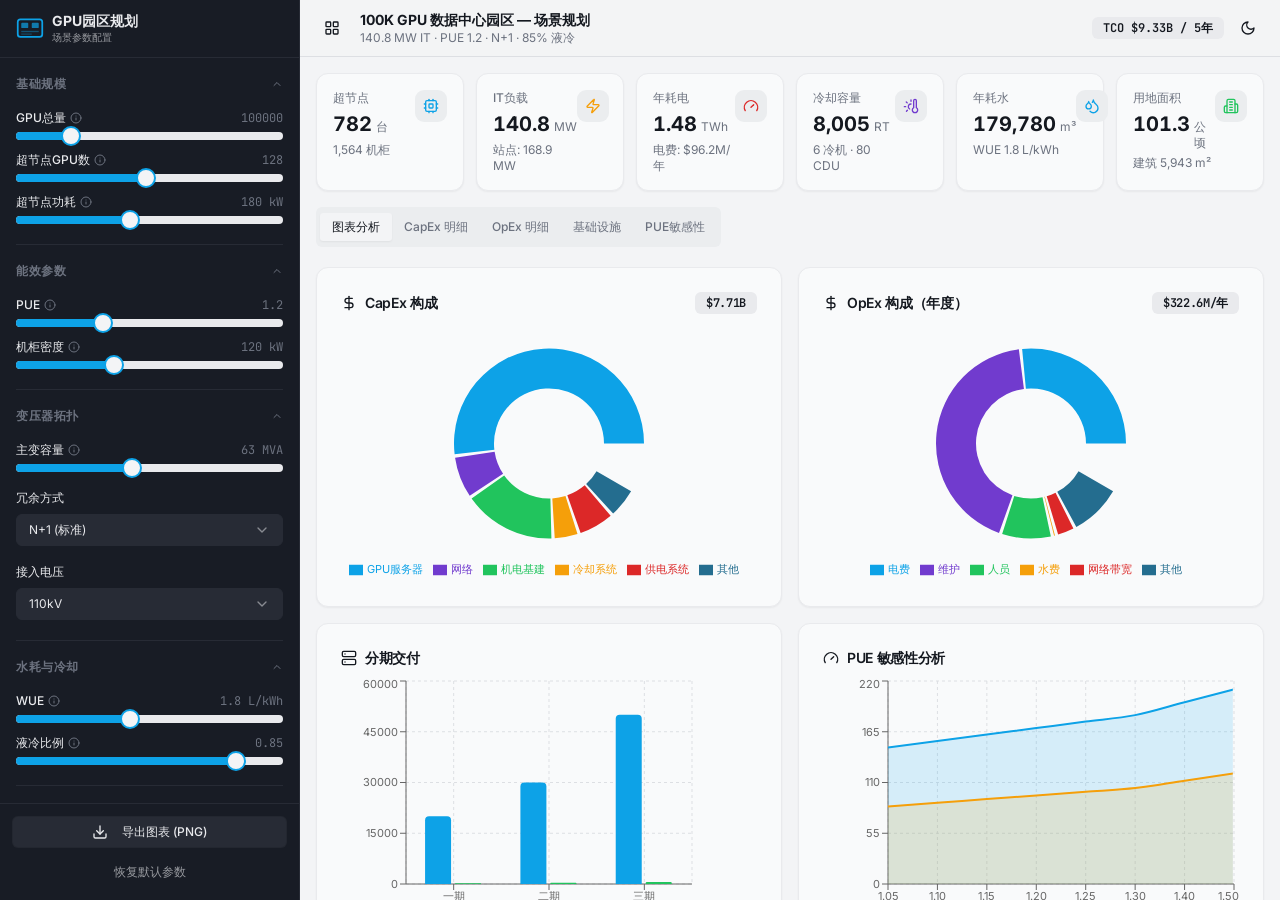
==== AICampus/index.html @ 1c2bb7cb "Deploy: GPU Campus Planner Dashboard (AICampus/)" ====
<!DOCTYPE html>
<html lang="zh-CN">
  <head>
    <!--
       ______                            __
      / ____/___  ____ ___  ____  __  __/ /____  _____
     / /   / __ \/ __ `__ \/ __ \/ / / / __/ _ \/ ___/
    / /___/ /_/ / / / / / / /_/ / /_/ / /_/  __/ /
    \____/\____/_/ /_/ /_/ .___/\__,_/\__/\___/_/
                        /_/
            Created with Perplexity Computer
            https://www.perplexity.ai/computer
    -->
    <meta name="generator" content="Perplexity Computer">
    <meta name="author" content="Perplexity Computer">
    <meta property="og:see_also" content="https://www.perplexity.ai/computer">
    <link rel="author" href="https://www.perplexity.ai/computer">
    <meta charset="UTF-8" />
    <meta name="viewport" content="width=device-width, initial-scale=1.0, maximum-scale=1" />
    <link rel="icon" type="image/png" href="/favicon.png" />
    <title>GPU园区规划仪表盘 — 100K GPU Campus Planner</title>
    <meta name="description" content="100,000-GPU数据中心园区场景规划工具" />
    <link href="https://api.fontshare.com/v2/css?f[]=general-sans@400,500,600,700&display=swap" rel="stylesheet">
    <link rel="preconnect" href="https://fonts.googleapis.com">
    <link rel="preconnect" href="https://fonts.gstatic.com" crossorigin>
    <link href="https://fonts.googleapis.com/css2?family=Architects+Daughter&family=DM+Sans:ital,opsz,wght@0,9..40,100..1000;1,9..40,100..1000&family=Fira+Code:wght@300..700&family=Geist+Mono:wght@100..900&family=Geist:wght@100..900&family=IBM+Plex+Mono:ital,wght@0,100;0,200;0,300;0,400;0,500;0,600;0,700;1,100;1,200;1,300;1,400;1,500;1,600;1,700&family=IBM+Plex+Sans:ital,wght@0,100..700;1,100..700&family=Inter:ital,opsz,wght@0,14..32,100..900;1,14..32,100..900&family=JetBrains+Mono:ital,wght@0,100..800;1,100..800&family=Libre+Baskerville:ital,wght@0,400;0,700;1,400&family=Lora:ital,wght@0,400..700;1,400..700&family=Merriweather:ital,opsz,wght@0,18..144,300..900;1,18..144,300..900&family=Montserrat:ital,wght@0,100..900;1,100..900&family=Open+Sans:ital,wght@0,300..800;1,300..800&family=Outfit:wght@100..900&family=Oxanium:wght@200..800&family=Playfair+Display:ital,wght@0,400..900;1,400..900&family=Plus+Jakarta+Sans:ital,wght@0,200..800;1,200..800&family=Poppins:ital,wght@0,100;0,200;0,300;0,400;0,500;0,600;0,700;0,800;0,900;1,100;1,200;1,300;1,400;1,500;1,600;1,700;1,800;1,900&family=Roboto+Mono:ital,wght@0,100..700;1,100..700&family=Roboto:ital,wght@0,100..900;1,100..900&family=Source+Code+Pro:ital,wght@0,200..900;1,200..900&family=Source+Serif+4:ital,opsz,wght@0,8..60,200..900;1,8..60,200..900&family=Space+Grotesk:wght@300..700&family=Space+Mono:ital,wght@0,400;0,700;1,400;1,700&display=swap" rel="stylesheet">
    <script type="module" crossorigin src="./assets/index-B6Z25tAx.js"></script>
    <link rel="stylesheet" crossorigin href="./assets/index-B52yYTUh.css">
  </head>
  <body>
    <div id="root"></div>
  </body>
</html>
---- AICampus/assets/index-B52yYTUh.css ----
*,:before,:after{--tw-border-spacing-x: 0;--tw-border-spacing-y: 0;--tw-translate-x: 0;--tw-translate-y: 0;--tw-rotate: 0;--tw-skew-x: 0;--tw-skew-y: 0;--tw-scale-x: 1;--tw-scale-y: 1;--tw-pan-x: ;--tw-pan-y: ;--tw-pinch-zoom: ;--tw-scroll-snap-strictness: proximity;--tw-gradient-from-position: ;--tw-gradient-via-position: ;--tw-gradient-to-position: ;--tw-ordinal: ;--tw-slashed-zero: ;--tw-numeric-figure: ;--tw-numeric-spacing: ;--tw-numeric-fraction: ;--tw-ring-inset: ;--tw-ring-offset-width: 0px;--tw-ring-offset-color: #fff;--tw-ring-color: rgb(59 130 246 / .5);--tw-ring-offset-shadow: 0 0 #0000;--tw-ring-shadow: 0 0 #0000;--tw-shadow: 0 0 #0000;--tw-shadow-colored: 0 0 #0000;--tw-blur: ;--tw-brightness: ;--tw-contrast: ;--tw-grayscale: ;--tw-hue-rotate: ;--tw-invert: ;--tw-saturate: ;--tw-sepia: ;--tw-drop-shadow: ;--tw-backdrop-blur: ;--tw-backdrop-brightness: ;--tw-backdrop-contrast: ;--tw-backdrop-grayscale: ;--tw-backdrop-hue-rotate: ;--tw-backdrop-invert: ;--tw-backdrop-opacity: ;--tw-backdrop-saturate: ;--tw-backdrop-sepia: ;--tw-contain-size: ;--tw-contain-layout: ;--tw-contain-paint: ;--tw-contain-style: }::backdrop{--tw-border-spacing-x: 0;--tw-border-spacing-y: 0;--tw-translate-x: 0;--tw-translate-y: 0;--tw-rotate: 0;--tw-skew-x: 0;--tw-skew-y: 0;--tw-scale-x: 1;--tw-scale-y: 1;--tw-pan-x: ;--tw-pan-y: ;--tw-pinch-zoom: ;--tw-scroll-snap-strictness: proximity;--tw-gradient-from-position: ;--tw-gradient-via-position: ;--tw-gradient-to-position: ;--tw-ordinal: ;--tw-slashed-zero: ;--tw-numeric-figure: ;--tw-numeric-spacing: ;--tw-numeric-fraction: ;--tw-ring-inset: ;--tw-ring-offset-width: 0px;--tw-ring-offset-color: #fff;--tw-ring-color: rgb(59 130 246 / .5);--tw-ring-offset-shadow: 0 0 #0000;--tw-ring-shadow: 0 0 #0000;--tw-shadow: 0 0 #0000;--tw-shadow-colored: 0 0 #0000;--tw-blur: ;--tw-brightness: ;--tw-contrast: ;--tw-grayscale: ;--tw-hue-rotate: ;--tw-invert: ;--tw-saturate: ;--tw-sepia: ;--tw-drop-shadow: ;--tw-backdrop-blur: ;--tw-backdrop-brightness: ;--tw-backdrop-contrast: ;--tw-backdrop-grayscale: ;--tw-backdrop-hue-rotate: ;--tw-backdrop-invert: ;--tw-backdrop-opacity: ;--tw-backdrop-saturate: ;--tw-backdrop-sepia: ;--tw-contain-size: ;--tw-contain-layout: ;--tw-contain-paint: ;--tw-contain-style: }*,:before,:after{box-sizing:border-box;border-width:0;border-style:solid;border-color:#e5e7eb}:before,:after{--tw-content: ""}html,:host{line-height:1.5;-webkit-text-size-adjust:100%;-moz-tab-size:4;-o-tab-size:4;tab-size:4;font-family:var(--font-sans);font-feature-settings:normal;font-variation-settings:normal;-webkit-tap-highlight-color:transparent}body{margin:0;line-height:inherit}hr{height:0;color:inherit;border-top-width:1px}abbr:where([title]){-webkit-text-decoration:underline dotted;text-decoration:underline dotted}h1,h2,h3,h4,h5,h6{font-size:inherit;font-weight:inherit}a{color:inherit;text-decoration:inherit}b,strong{font-weight:bolder}code,kbd,samp,pre{font-family:var(--font-mono);font-feature-settings:normal;font-variation-settings:normal;font-size:1em}small{font-size:80%}sub,sup{font-size:75%;line-height:0;position:relative;vertical-align:baseline}sub{bottom:-.25em}sup{top:-.5em}table{text-indent:0;border-color:inherit;border-collapse:collapse}button,input,optgroup,select,textarea{font-family:inherit;font-feature-settings:inherit;font-variation-settings:inherit;font-size:100%;font-weight:inherit;line-height:inherit;letter-spacing:inherit;color:inherit;margin:0;padding:0}button,select{text-transform:none}button,input:where([type=button]),input:where([type=reset]),input:where([type=submit]){-webkit-appearance:button;background-color:transparent;background-image:none}:-moz-focusring{outline:auto}:-moz-ui-invalid{box-shadow:none}progress{vertical-align:baseline}::-webkit-inner-spin-button,::-webkit-outer-spin-button{height:auto}[type=search]{-webkit-appearance:textfield;outline-offset:-2px}::-webkit-search-decoration{-webkit-appearance:none}::-webkit-file-upload-button{-webkit-appearance:button;font:inherit}summary{display:list-item}blockquote,dl,dd,h1,h2,h3,h4,h5,h6,hr,figure,p,pre{margin:0}fieldset{margin:0;padding:0}legend{padding:0}ol,ul,menu{list-style:none;margin:0;padding:0}dialog{padding:0}textarea{resize:vertical}input::-moz-placeholder,textarea::-moz-placeholder{opacity:1;color:#9ca3af}input::placeholder,textarea::placeholder{opacity:1;color:#9ca3af}button,[role=button]{cursor:pointer}:disabled{cursor:default}img,svg,video,canvas,audio,iframe,embed,object{display:block;vertical-align:middle}img,video{max-width:100%;height:auto}[hidden]:where(:not([hidden=until-found])){display:none}*{--tw-border-opacity: 1;border-color:hsl(var(--border) / var(--tw-border-opacity, 1))}body{--tw-bg-opacity: 1;background-color:hsl(var(--background) / var(--tw-bg-opacity, 1));font-family:var(--font-sans);--tw-text-opacity: 1;color:hsl(var(--foreground) / var(--tw-text-opacity, 1));-webkit-font-smoothing:antialiased;-moz-osx-font-smoothing:grayscale}.sr-only{position:absolute;width:1px;height:1px;padding:0;margin:-1px;overflow:hidden;clip:rect(0,0,0,0);white-space:nowrap;border-width:0}.pointer-events-none{pointer-events:none}.pointer-events-auto{pointer-events:auto}.visible{visibility:visible}.invisible{visibility:hidden}.fixed{position:fixed}.absolute{position:absolute}.relative{position:relative}.sticky{position:sticky}.inset-0{inset:0}.inset-x-0{left:0;right:0}.inset-y-0{top:0;bottom:0}.-bottom-12{bottom:-3rem}.-left-12{left:-3rem}.-right-12{right:-3rem}.-top-12{top:-3rem}.bottom-0{bottom:0}.left-0{left:0}.left-1{left:.25rem}.left-1\/2{left:50%}.left-2{left:.5rem}.left-\[50\%\]{left:50%}.right-0{right:0}.right-1{right:.25rem}.right-2{right:.5rem}.right-3{right:.75rem}.right-4{right:1rem}.top-0{top:0}.top-1\.5{top:.375rem}.top-1\/2{top:50%}.top-2{top:.5rem}.top-3\.5{top:.875rem}.top-4{top:1rem}.top-\[1px\]{top:1px}.top-\[50\%\]{top:50%}.top-\[60\%\]{top:60%}.top-full{top:100%}.z-10{z-index:10}.z-20{z-index:20}.z-50{z-index:50}.z-\[100\]{z-index:100}.z-\[1\]{z-index:1}.-mx-1{margin-left:-.25rem;margin-right:-.25rem}.mx-2{margin-left:.5rem;margin-right:.5rem}.mx-3\.5{margin-left:.875rem;margin-right:.875rem}.mx-4{margin-left:1rem;margin-right:1rem}.mx-auto{margin-left:auto;margin-right:auto}.my-0\.5{margin-top:.125rem;margin-bottom:.125rem}.my-1{margin-top:.25rem;margin-bottom:.25rem}.-ml-4{margin-left:-1rem}.-mt-4{margin-top:-1rem}.mb-1{margin-bottom:.25rem}.mb-2{margin-bottom:.5rem}.mb-3{margin-bottom:.75rem}.mb-4{margin-bottom:1rem}.ml-1{margin-left:.25rem}.ml-auto{margin-left:auto}.mr-1\.5{margin-right:.375rem}.mr-2{margin-right:.5rem}.mt-1\.5{margin-top:.375rem}.mt-2{margin-top:.5rem}.mt-24{margin-top:6rem}.mt-4{margin-top:1rem}.mt-6{margin-top:1.5rem}.mt-auto{margin-top:auto}.block{display:block}.flex{display:flex}.inline-flex{display:inline-flex}.table{display:table}.grid{display:grid}.hidden{display:none}.aspect-square{aspect-ratio:1 / 1}.aspect-video{aspect-ratio:16 / 9}.size-4{width:1rem;height:1rem}.h-1\.5{height:.375rem}.h-10{height:2.5rem}.h-11{height:2.75rem}.h-12{height:3rem}.h-2{height:.5rem}.h-2\.5{height:.625rem}.h-3{height:.75rem}.h-3\.5{height:.875rem}.h-4{height:1rem}.h-5{height:1.25rem}.h-6{height:1.5rem}.h-7{height:1.75rem}.h-8{height:2rem}.h-9{height:2.25rem}.h-\[1px\]{height:1px}.h-\[var\(--radix-navigation-menu-viewport-height\)\]{height:var(--radix-navigation-menu-viewport-height)}.h-\[var\(--radix-select-trigger-height\)\]{height:var(--radix-select-trigger-height)}.h-auto{height:auto}.h-full{height:100%}.h-px{height:1px}.h-screen{height:100vh}.h-svh{height:100svh}.max-h-\[--radix-context-menu-content-available-height\]{max-height:var(--radix-context-menu-content-available-height)}.max-h-\[--radix-select-content-available-height\]{max-height:var(--radix-select-content-available-height)}.max-h-\[300px\]{max-height:300px}.max-h-\[var\(--radix-dropdown-menu-content-available-height\)\]{max-height:var(--radix-dropdown-menu-content-available-height)}.max-h-screen{max-height:100vh}.min-h-0{min-height:0px}.min-h-10{min-height:2.5rem}.min-h-8{min-height:2rem}.min-h-9{min-height:2.25rem}.min-h-\[80px\]{min-height:80px}.min-h-screen{min-height:100vh}.min-h-svh{min-height:100svh}.w-0{width:0px}.w-1{width:.25rem}.w-10{width:2.5rem}.w-11{width:2.75rem}.w-2{width:.5rem}.w-2\.5{width:.625rem}.w-3{width:.75rem}.w-3\.5{width:.875rem}.w-3\/4{width:75%}.w-4{width:1rem}.w-5{width:1.25rem}.w-64{width:16rem}.w-7{width:1.75rem}.w-72{width:18rem}.w-8{width:2rem}.w-9{width:2.25rem}.w-\[100px\]{width:100px}.w-\[1px\]{width:1px}.w-\[300px\]{width:300px}.w-\[var\(--sidebar-width\)\]{width:var(--sidebar-width)}.w-auto{width:auto}.w-full{width:100%}.w-max{width:-moz-max-content;width:max-content}.w-px{width:1px}.min-w-0{min-width:0px}.min-w-10{min-width:2.5rem}.min-w-11{min-width:2.75rem}.min-w-5{min-width:1.25rem}.min-w-9{min-width:2.25rem}.min-w-\[12rem\]{min-width:12rem}.min-w-\[300px\]{min-width:300px}.min-w-\[8rem\]{min-width:8rem}.min-w-\[var\(--radix-select-trigger-width\)\]{min-width:var(--radix-select-trigger-width)}.max-w-\[200px\]{max-width:200px}.max-w-\[var\(--skeleton-width\)\]{max-width:var(--skeleton-width)}.max-w-lg{max-width:32rem}.max-w-max{max-width:-moz-max-content;max-width:max-content}.max-w-md{max-width:28rem}.flex-1{flex:1 1 0%}.shrink-0{flex-shrink:0}.grow{flex-grow:1}.grow-0{flex-grow:0}.basis-full{flex-basis:100%}.caption-bottom{caption-side:bottom}.border-collapse{border-collapse:collapse}.origin-\[--radix-context-menu-content-transform-origin\]{transform-origin:var(--radix-context-menu-content-transform-origin)}.origin-\[--radix-dropdown-menu-content-transform-origin\]{transform-origin:var(--radix-dropdown-menu-content-transform-origin)}.origin-\[--radix-hover-card-content-transform-origin\]{transform-origin:var(--radix-hover-card-content-transform-origin)}.origin-\[--radix-menubar-content-transform-origin\]{transform-origin:var(--radix-menubar-content-transform-origin)}.origin-\[--radix-popover-content-transform-origin\]{transform-origin:var(--radix-popover-content-transform-origin)}.origin-\[--radix-select-content-transform-origin\]{transform-origin:var(--radix-select-content-transform-origin)}.origin-\[--radix-tooltip-content-transform-origin\]{transform-origin:var(--radix-tooltip-content-transform-origin)}.-translate-x-1\/2{--tw-translate-x: -50%;transform:translate(var(--tw-translate-x),var(--tw-translate-y)) rotate(var(--tw-rotate)) skew(var(--tw-skew-x)) skewY(var(--tw-skew-y)) scaleX(var(--tw-scale-x)) scaleY(var(--tw-scale-y))}.-translate-x-px{--tw-translate-x: -1px;transform:translate(var(--tw-translate-x),var(--tw-translate-y)) rotate(var(--tw-rotate)) skew(var(--tw-skew-x)) skewY(var(--tw-skew-y)) scaleX(var(--tw-scale-x)) scaleY(var(--tw-scale-y))}.-translate-y-1\/2{--tw-translate-y: -50%;transform:translate(var(--tw-translate-x),var(--tw-translate-y)) rotate(var(--tw-rotate)) skew(var(--tw-skew-x)) skewY(var(--tw-skew-y)) scaleX(var(--tw-scale-x)) scaleY(var(--tw-scale-y))}.translate-x-\[-50\%\]{--tw-translate-x: -50%;transform:translate(var(--tw-translate-x),var(--tw-translate-y)) rotate(var(--tw-rotate)) skew(var(--tw-skew-x)) skewY(var(--tw-skew-y)) scaleX(var(--tw-scale-x)) scaleY(var(--tw-scale-y))}.translate-x-px{--tw-translate-x: 1px;transform:translate(var(--tw-translate-x),var(--tw-translate-y)) rotate(var(--tw-rotate)) skew(var(--tw-skew-x)) skewY(var(--tw-skew-y)) scaleX(var(--tw-scale-x)) scaleY(var(--tw-scale-y))}.translate-y-\[-50\%\]{--tw-translate-y: -50%;transform:translate(var(--tw-translate-x),var(--tw-translate-y)) rotate(var(--tw-rotate)) skew(var(--tw-skew-x)) skewY(var(--tw-skew-y)) scaleX(var(--tw-scale-x)) scaleY(var(--tw-scale-y))}.rotate-45{--tw-rotate: 45deg;transform:translate(var(--tw-translate-x),var(--tw-translate-y)) rotate(var(--tw-rotate)) skew(var(--tw-skew-x)) skewY(var(--tw-skew-y)) scaleX(var(--tw-scale-x)) scaleY(var(--tw-scale-y))}.rotate-90{--tw-rotate: 90deg;transform:translate(var(--tw-translate-x),var(--tw-translate-y)) rotate(var(--tw-rotate)) skew(var(--tw-skew-x)) skewY(var(--tw-skew-y)) scaleX(var(--tw-scale-x)) scaleY(var(--tw-scale-y))}.transform{transform:translate(var(--tw-translate-x),var(--tw-translate-y)) rotate(var(--tw-rotate)) skew(var(--tw-skew-x)) skewY(var(--tw-skew-y)) scaleX(var(--tw-scale-x)) scaleY(var(--tw-scale-y))}@keyframes pulse{50%{opacity:.5}}.animate-pulse{animation:pulse 2s cubic-bezier(.4,0,.6,1) infinite}.cursor-default{cursor:default}.cursor-help{cursor:help}.cursor-pointer{cursor:pointer}.touch-none{touch-action:none}.select-none{-webkit-user-select:none;-moz-user-select:none;user-select:none}.list-none{list-style-type:none}.grid-cols-1{grid-template-columns:repeat(1,minmax(0,1fr))}.grid-cols-2{grid-template-columns:repeat(2,minmax(0,1fr))}.flex-row{flex-direction:row}.flex-col{flex-direction:column}.flex-col-reverse{flex-direction:column-reverse}.flex-wrap{flex-wrap:wrap}.items-start{align-items:flex-start}.items-end{align-items:flex-end}.items-center{align-items:center}.items-baseline{align-items:baseline}.items-stretch{align-items:stretch}.justify-center{justify-content:center}.justify-between{justify-content:space-between}.gap-1{gap:.25rem}.gap-1\.5{gap:.375rem}.gap-2{gap:.5rem}.gap-3{gap:.75rem}.gap-4{gap:1rem}.space-x-1>:not([hidden])~:not([hidden]){--tw-space-x-reverse: 0;margin-right:calc(.25rem * var(--tw-space-x-reverse));margin-left:calc(.25rem * calc(1 - var(--tw-space-x-reverse)))}.space-x-4>:not([hidden])~:not([hidden]){--tw-space-x-reverse: 0;margin-right:calc(1rem * var(--tw-space-x-reverse));margin-left:calc(1rem * calc(1 - var(--tw-space-x-reverse)))}.space-y-1>:not([hidden])~:not([hidden]){--tw-space-y-reverse: 0;margin-top:calc(.25rem * calc(1 - var(--tw-space-y-reverse)));margin-bottom:calc(.25rem * var(--tw-space-y-reverse))}.space-y-1\.5>:not([hidden])~:not([hidden]){--tw-space-y-reverse: 0;margin-top:calc(.375rem * calc(1 - var(--tw-space-y-reverse)));margin-bottom:calc(.375rem * var(--tw-space-y-reverse))}.space-y-2>:not([hidden])~:not([hidden]){--tw-space-y-reverse: 0;margin-top:calc(.5rem * calc(1 - var(--tw-space-y-reverse)));margin-bottom:calc(.5rem * var(--tw-space-y-reverse))}.space-y-3>:not([hidden])~:not([hidden]){--tw-space-y-reverse: 0;margin-top:calc(.75rem * calc(1 - var(--tw-space-y-reverse)));margin-bottom:calc(.75rem * var(--tw-space-y-reverse))}.space-y-4>:not([hidden])~:not([hidden]){--tw-space-y-reverse: 0;margin-top:calc(1rem * calc(1 - var(--tw-space-y-reverse)));margin-bottom:calc(1rem * var(--tw-space-y-reverse))}.overflow-auto{overflow:auto}.overflow-hidden{overflow:hidden}.overflow-x-auto{overflow-x:auto}.overflow-y-auto{overflow-y:auto}.overflow-x-hidden{overflow-x:hidden}.overscroll-contain{overscroll-behavior:contain}.whitespace-nowrap{white-space:nowrap}.break-words{overflow-wrap:break-word}.rounded-\[2px\]{border-radius:2px}.rounded-\[inherit\]{border-radius:inherit}.rounded-full{border-radius:9999px}.rounded-lg{border-radius:.5625rem}.rounded-md{border-radius:.375rem}.rounded-sm{border-radius:.1875rem}.rounded-xl{border-radius:.75rem}.rounded-t-\[10px\]{border-top-left-radius:10px;border-top-right-radius:10px}.rounded-tl-sm{border-top-left-radius:.1875rem}.border{border-width:1px}.border-2{border-width:2px}.border-\[1\.5px\]{border-width:1.5px}.border-y{border-top-width:1px;border-bottom-width:1px}.border-b{border-bottom-width:1px}.border-l{border-left-width:1px}.border-r{border-right-width:1px}.border-t{border-top-width:1px}.border-t-2{border-top-width:2px}.border-dashed{border-style:dashed}.border-none{border-style:none}.border-\[--color-border\]{border-color:var(--color-border)}.border-\[hsl\(var\(--card-border\)\)\]{border-color:hsl(var(--card-border))}.border-\[hsl\(var\(--sidebar-border\)\)\]{border-color:hsl(var(--sidebar-border))}.border-border\/30{border-color:hsl(var(--border) / .3)}.border-border\/50{border-color:hsl(var(--border) / .5)}.border-card-border{--tw-border-opacity: 1;border-color:hsl(var(--card-border) / var(--tw-border-opacity, 1))}.border-destructive{--tw-border-opacity: 1;border-color:hsl(var(--destructive) / var(--tw-border-opacity, 1))}.border-destructive-border{border-color:var(--destructive-border)}.border-destructive\/50{border-color:hsl(var(--destructive) / .5)}.border-input{--tw-border-opacity: 1;border-color:hsl(var(--input) / var(--tw-border-opacity, 1))}.border-primary{--tw-border-opacity: 1;border-color:hsl(var(--primary) / var(--tw-border-opacity, 1))}.border-primary-border{border-color:var(--primary-border)}.border-secondary-border{border-color:var(--secondary-border)}.border-sidebar-border{--tw-border-opacity: 1;border-color:hsl(var(--sidebar-border) / var(--tw-border-opacity, 1))}.border-transparent{border-color:transparent}.border-l-transparent{border-left-color:transparent}.border-t-transparent{border-top-color:transparent}.bg-\[--color-bg\]{background-color:var(--color-bg)}.bg-\[hsl\(var\(--sidebar\)\)\]{background-color:hsl(var(--sidebar))}.bg-\[hsl\(var\(--sidebar-accent\)\)\]{background-color:hsl(var(--sidebar-accent))}.bg-\[hsl\(var\(--sidebar-border\)\)\]{background-color:hsl(var(--sidebar-border))}.bg-accent{--tw-bg-opacity: 1;background-color:hsl(var(--accent) / var(--tw-bg-opacity, 1))}.bg-background{--tw-bg-opacity: 1;background-color:hsl(var(--background) / var(--tw-bg-opacity, 1))}.bg-background\/80{background-color:hsl(var(--background) / .8)}.bg-black\/80{background-color:#000c}.bg-border{--tw-bg-opacity: 1;background-color:hsl(var(--border) / var(--tw-bg-opacity, 1))}.bg-card{--tw-bg-opacity: 1;background-color:hsl(var(--card) / var(--tw-bg-opacity, 1))}.bg-destructive{--tw-bg-opacity: 1;background-color:hsl(var(--destructive) / var(--tw-bg-opacity, 1))}.bg-foreground{--tw-bg-opacity: 1;background-color:hsl(var(--foreground) / var(--tw-bg-opacity, 1))}.bg-gray-50{--tw-bg-opacity: 1;background-color:rgb(249 250 251 / var(--tw-bg-opacity, 1))}.bg-muted{--tw-bg-opacity: 1;background-color:hsl(var(--muted) / var(--tw-bg-opacity, 1))}.bg-muted\/50{background-color:hsl(var(--muted) / .5)}.bg-popover{--tw-bg-opacity: 1;background-color:hsl(var(--popover) / var(--tw-bg-opacity, 1))}.bg-primary{--tw-bg-opacity: 1;background-color:hsl(var(--primary) / var(--tw-bg-opacity, 1))}.bg-primary\/10{background-color:hsl(var(--primary) / .1)}.bg-secondary{--tw-bg-opacity: 1;background-color:hsl(var(--secondary) / var(--tw-bg-opacity, 1))}.bg-sidebar{--tw-bg-opacity: 1;background-color:hsl(var(--sidebar) / var(--tw-bg-opacity, 1))}.bg-sidebar-border{--tw-bg-opacity: 1;background-color:hsl(var(--sidebar-border) / var(--tw-bg-opacity, 1))}.bg-transparent{background-color:transparent}.fill-current{fill:currentColor}.p-0{padding:0}.p-1{padding:.25rem}.p-2{padding:.5rem}.p-3{padding:.75rem}.p-4{padding:1rem}.p-6{padding:1.5rem}.p-\[1px\]{padding:1px}.px-1{padding-left:.25rem;padding-right:.25rem}.px-2{padding-left:.5rem;padding-right:.5rem}.px-2\.5{padding-left:.625rem;padding-right:.625rem}.px-3{padding-left:.75rem;padding-right:.75rem}.px-4{padding-left:1rem;padding-right:1rem}.px-5{padding-left:1.25rem;padding-right:1.25rem}.px-8{padding-left:2rem;padding-right:2rem}.py-0\.5{padding-top:.125rem;padding-bottom:.125rem}.py-1{padding-top:.25rem;padding-bottom:.25rem}.py-1\.5{padding-top:.375rem;padding-bottom:.375rem}.py-2{padding-top:.5rem;padding-bottom:.5rem}.py-2\.5{padding-top:.625rem;padding-bottom:.625rem}.py-3{padding-top:.75rem;padding-bottom:.75rem}.py-4{padding-top:1rem;padding-bottom:1rem}.py-6{padding-top:1.5rem;padding-bottom:1.5rem}.pb-2{padding-bottom:.5rem}.pb-3{padding-bottom:.75rem}.pb-4{padding-bottom:1rem}.pl-2\.5{padding-left:.625rem}.pl-4{padding-left:1rem}.pl-8{padding-left:2rem}.pr-2{padding-right:.5rem}.pr-2\.5{padding-right:.625rem}.pr-8{padding-right:2rem}.pt-0{padding-top:0}.pt-1{padding-top:.25rem}.pt-2{padding-top:.5rem}.pt-3{padding-top:.75rem}.pt-4{padding-top:1rem}.pt-6{padding-top:1.5rem}.text-left{text-align:left}.text-center{text-align:center}.text-right{text-align:right}.align-middle{vertical-align:middle}.font-mono{font-family:var(--font-mono)}.text-2xl{font-size:1.5rem;line-height:2rem}.text-\[0\.8rem\]{font-size:.8rem}.text-\[10px\]{font-size:10px}.text-base{font-size:1rem;line-height:1.5rem}.text-lg{font-size:1.125rem;line-height:1.75rem}.text-sm{font-size:.875rem;line-height:1.25rem}.text-xl{font-size:1.25rem;line-height:1.75rem}.text-xs{font-size:.75rem;line-height:1rem}.font-bold{font-weight:700}.font-medium{font-weight:500}.font-normal{font-weight:400}.font-semibold{font-weight:600}.uppercase{text-transform:uppercase}.tabular-nums{--tw-numeric-spacing: tabular-nums;font-variant-numeric:var(--tw-ordinal) var(--tw-slashed-zero) var(--tw-numeric-figure) var(--tw-numeric-spacing) var(--tw-numeric-fraction)}.leading-none{line-height:1}.leading-tight{line-height:1.25}.tracking-tight{letter-spacing:-.025em}.tracking-wider{letter-spacing:.05em}.tracking-widest{letter-spacing:.1em}.text-\[hsl\(var\(--chart-1\)\)\]{color:hsl(var(--chart-1))}.text-\[hsl\(var\(--chart-2\)\)\]{color:hsl(var(--chart-2))}.text-\[hsl\(var\(--chart-3\)\)\]{color:hsl(var(--chart-3))}.text-\[hsl\(var\(--chart-4\)\)\]{color:hsl(var(--chart-4))}.text-\[hsl\(var\(--chart-5\)\)\]{color:hsl(var(--chart-5))}.text-\[hsl\(var\(--sidebar-foreground\)\)\]{color:hsl(var(--sidebar-foreground))}.text-\[hsl\(var\(--sidebar-primary\)\)\]{color:hsl(var(--sidebar-primary))}.text-accent-foreground{--tw-text-opacity: 1;color:hsl(var(--accent-foreground) / var(--tw-text-opacity, 1))}.text-card-foreground{--tw-text-opacity: 1;color:hsl(var(--card-foreground) / var(--tw-text-opacity, 1))}.text-current{color:currentColor}.text-destructive{--tw-text-opacity: 1;color:hsl(var(--destructive) / var(--tw-text-opacity, 1))}.text-destructive-foreground{--tw-text-opacity: 1;color:hsl(var(--destructive-foreground) / var(--tw-text-opacity, 1))}.text-foreground{--tw-text-opacity: 1;color:hsl(var(--foreground) / var(--tw-text-opacity, 1))}.text-foreground\/50{color:hsl(var(--foreground) / .5)}.text-gray-600{--tw-text-opacity: 1;color:rgb(75 85 99 / var(--tw-text-opacity, 1))}.text-gray-900{--tw-text-opacity: 1;color:rgb(17 24 39 / var(--tw-text-opacity, 1))}.text-muted-foreground{--tw-text-opacity: 1;color:hsl(var(--muted-foreground) / var(--tw-text-opacity, 1))}.text-popover-foreground{--tw-text-opacity: 1;color:hsl(var(--popover-foreground) / var(--tw-text-opacity, 1))}.text-primary{--tw-text-opacity: 1;color:hsl(var(--primary) / var(--tw-text-opacity, 1))}.text-primary-foreground{--tw-text-opacity: 1;color:hsl(var(--primary-foreground) / var(--tw-text-opacity, 1))}.text-red-500{--tw-text-opacity: 1;color:rgb(239 68 68 / var(--tw-text-opacity, 1))}.text-secondary-foreground{--tw-text-opacity: 1;color:hsl(var(--secondary-foreground) / var(--tw-text-opacity, 1))}.text-sidebar-foreground{--tw-text-opacity: 1;color:hsl(var(--sidebar-foreground) / var(--tw-text-opacity, 1))}.text-sidebar-foreground\/70{color:hsl(var(--sidebar-foreground) / .7)}.opacity-0{opacity:0}.opacity-50{opacity:.5}.opacity-60{opacity:.6}.opacity-70{opacity:.7}.opacity-90{opacity:.9}.shadow-\[0_0_0_1px_hsl\(var\(--sidebar-border\)\)\]{--tw-shadow: 0 0 0 1px hsl(var(--sidebar-border));--tw-shadow-colored: 0 0 0 1px var(--tw-shadow-color);box-shadow:var(--tw-ring-offset-shadow, 0 0 #0000),var(--tw-ring-shadow, 0 0 #0000),var(--tw-shadow)}.shadow-lg{--tw-shadow: 0 10px 15px -3px rgb(0 0 0 / .1), 0 4px 6px -4px rgb(0 0 0 / .1);--tw-shadow-colored: 0 10px 15px -3px var(--tw-shadow-color), 0 4px 6px -4px var(--tw-shadow-color);box-shadow:var(--tw-ring-offset-shadow, 0 0 #0000),var(--tw-ring-shadow, 0 0 #0000),var(--tw-shadow)}.shadow-md{--tw-shadow: 0 4px 6px -1px rgb(0 0 0 / .1), 0 2px 4px -2px rgb(0 0 0 / .1);--tw-shadow-colored: 0 4px 6px -1px var(--tw-shadow-color), 0 2px 4px -2px var(--tw-shadow-color);box-shadow:var(--tw-ring-offset-shadow, 0 0 #0000),var(--tw-ring-shadow, 0 0 #0000),var(--tw-shadow)}.shadow-none{--tw-shadow: 0 0 #0000;--tw-shadow-colored: 0 0 #0000;box-shadow:var(--tw-ring-offset-shadow, 0 0 #0000),var(--tw-ring-shadow, 0 0 #0000),var(--tw-shadow)}.shadow-sm{--tw-shadow: 0 1px 2px 0 rgb(0 0 0 / .05);--tw-shadow-colored: 0 1px 2px 0 var(--tw-shadow-color);box-shadow:var(--tw-ring-offset-shadow, 0 0 #0000),var(--tw-ring-shadow, 0 0 #0000),var(--tw-shadow)}.shadow-xl{--tw-shadow: 0 20px 25px -5px rgb(0 0 0 / .1), 0 8px 10px -6px rgb(0 0 0 / .1);--tw-shadow-colored: 0 20px 25px -5px var(--tw-shadow-color), 0 8px 10px -6px var(--tw-shadow-color);box-shadow:var(--tw-ring-offset-shadow, 0 0 #0000),var(--tw-ring-shadow, 0 0 #0000),var(--tw-shadow)}.outline-none{outline:2px solid transparent;outline-offset:2px}.outline{outline-style:solid}.outline-2{outline-width:2px}.outline-offset-2{outline-offset:2px}.outline-transparent{outline-color:transparent}.ring-0{--tw-ring-offset-shadow: var(--tw-ring-inset) 0 0 0 var(--tw-ring-offset-width) var(--tw-ring-offset-color);--tw-ring-shadow: var(--tw-ring-inset) 0 0 0 calc(0px + var(--tw-ring-offset-width)) var(--tw-ring-color);box-shadow:var(--tw-ring-offset-shadow),var(--tw-ring-shadow),var(--tw-shadow, 0 0 #0000)}.ring-2{--tw-ring-offset-shadow: var(--tw-ring-inset) 0 0 0 var(--tw-ring-offset-width) var(--tw-ring-offset-color);--tw-ring-shadow: var(--tw-ring-inset) 0 0 0 calc(2px + var(--tw-ring-offset-width)) var(--tw-ring-color);box-shadow:var(--tw-ring-offset-shadow),var(--tw-ring-shadow),var(--tw-shadow, 0 0 #0000)}.ring-ring{--tw-ring-opacity: 1;--tw-ring-color: hsl(var(--ring) / var(--tw-ring-opacity, 1))}.ring-sidebar-ring{--tw-ring-opacity: 1;--tw-ring-color: hsl(var(--sidebar-ring) / var(--tw-ring-opacity, 1))}.ring-offset-background{--tw-ring-offset-color: hsl(var(--background) / 1)}.filter{filter:var(--tw-blur) var(--tw-brightness) var(--tw-contrast) var(--tw-grayscale) var(--tw-hue-rotate) var(--tw-invert) var(--tw-saturate) var(--tw-sepia) var(--tw-drop-shadow)}.backdrop-blur-sm{--tw-backdrop-blur: blur(4px);-webkit-backdrop-filter:var(--tw-backdrop-blur) var(--tw-backdrop-brightness) var(--tw-backdrop-contrast) var(--tw-backdrop-grayscale) var(--tw-backdrop-hue-rotate) var(--tw-backdrop-invert) var(--tw-backdrop-opacity) var(--tw-backdrop-saturate) var(--tw-backdrop-sepia);backdrop-filter:var(--tw-backdrop-blur) var(--tw-backdrop-brightness) var(--tw-backdrop-contrast) var(--tw-backdrop-grayscale) var(--tw-backdrop-hue-rotate) var(--tw-backdrop-invert) var(--tw-backdrop-opacity) var(--tw-backdrop-saturate) var(--tw-backdrop-sepia)}.transition{transition-property:color,background-color,border-color,text-decoration-color,fill,stroke,opacity,box-shadow,transform,filter,backdrop-filter;transition-timing-function:cubic-bezier(.4,0,.2,1);transition-duration:.15s}.transition-\[left\,right\,width\]{transition-property:left,right,width;transition-timing-function:cubic-bezier(.4,0,.2,1);transition-duration:.15s}.transition-\[margin\,opacity\]{transition-property:margin,opacity;transition-timing-function:cubic-bezier(.4,0,.2,1);transition-duration:.15s}.transition-\[width\,height\,padding\]{transition-property:width,height,padding;transition-timing-function:cubic-bezier(.4,0,.2,1);transition-duration:.15s}.transition-\[width\]{transition-property:width;transition-timing-function:cubic-bezier(.4,0,.2,1);transition-duration:.15s}.transition-all{transition-property:all;transition-timing-function:cubic-bezier(.4,0,.2,1);transition-duration:.15s}.transition-colors{transition-property:color,background-color,border-color,text-decoration-color,fill,stroke;transition-timing-function:cubic-bezier(.4,0,.2,1);transition-duration:.15s}.transition-opacity{transition-property:opacity;transition-timing-function:cubic-bezier(.4,0,.2,1);transition-duration:.15s}.transition-transform{transition-property:transform;transition-timing-function:cubic-bezier(.4,0,.2,1);transition-duration:.15s}.duration-1000{transition-duration:1s}.duration-200{transition-duration:.2s}.ease-in-out{transition-timing-function:cubic-bezier(.4,0,.2,1)}.ease-linear{transition-timing-function:linear}@keyframes enter{0%{opacity:var(--tw-enter-opacity, 1);transform:translate3d(var(--tw-enter-translate-x, 0),var(--tw-enter-translate-y, 0),0) scale3d(var(--tw-enter-scale, 1),var(--tw-enter-scale, 1),var(--tw-enter-scale, 1)) rotate(var(--tw-enter-rotate, 0))}}@keyframes exit{to{opacity:var(--tw-exit-opacity, 1);transform:translate3d(var(--tw-exit-translate-x, 0),var(--tw-exit-translate-y, 0),0) scale3d(var(--tw-exit-scale, 1),var(--tw-exit-scale, 1),var(--tw-exit-scale, 1)) rotate(var(--tw-exit-rotate, 0))}}.animate-in{animation-name:enter;animation-duration:.15s;--tw-enter-opacity: initial;--tw-enter-scale: initial;--tw-enter-rotate: initial;--tw-enter-translate-x: initial;--tw-enter-translate-y: initial}.fade-in-0{--tw-enter-opacity: 0}.fade-in-80{--tw-enter-opacity: .8}.zoom-in-95{--tw-enter-scale: .95}.duration-1000{animation-duration:1s}.duration-200{animation-duration:.2s}.ease-in-out{animation-timing-function:cubic-bezier(.4,0,.2,1)}.ease-linear{animation-timing-function:linear}.\[border-color\:var\(--badge-outline\)\]{border-color:var(--badge-outline)}.\[border-color\:var\(--button-outline\)\]{border-color:var(--button-outline)}:root{--button-outline: rgba(0,0,0, .1);--badge-outline: rgba(0,0,0, .05);--opaque-button-border-intensity: -8;--elevate-1: rgba(0,0,0, .03);--elevate-2: rgba(0,0,0, .08);--background: 220 14% 96%;--foreground: 220 20% 10%;--border: 220 10% 88%;--card: 220 14% 98%;--card-foreground: 220 20% 10%;--card-border: 220 10% 92%;--sidebar: 222 20% 12%;--sidebar-foreground: 220 10% 92%;--sidebar-border: 222 15% 18%;--sidebar-primary: 199 89% 48%;--sidebar-primary-foreground: 0 0% 100%;--sidebar-accent: 222 15% 18%;--sidebar-accent-foreground: 220 10% 92%;--sidebar-ring: 199 89% 48%;--popover: 220 14% 97%;--popover-foreground: 220 20% 10%;--popover-border: 220 10% 88%;--primary: 199 89% 48%;--primary-foreground: 0 0% 100%;--secondary: 220 10% 92%;--secondary-foreground: 220 20% 10%;--muted: 220 10% 93%;--muted-foreground: 220 8% 46%;--accent: 199 30% 92%;--accent-foreground: 220 20% 10%;--destructive: 0 72% 51%;--destructive-foreground: 0 0% 98%;--input: 220 10% 78%;--ring: 199 89% 48%;--chart-1: 199 89% 48%;--chart-2: 262 60% 52%;--chart-3: 142 71% 45%;--chart-4: 38 92% 50%;--chart-5: 0 72% 51%;--font-sans: "General Sans", "Inter", sans-serif;--font-mono: "JetBrains Mono", "Menlo", monospace;--radius: .5rem;--shadow-2xs: 0px 1px 2px hsl(220 20% 10% / .04);--shadow-xs: 0px 1px 3px hsl(220 20% 10% / .06);--shadow-sm: 0px 2px 4px hsl(220 20% 10% / .06);--shadow: 0px 4px 8px hsl(220 20% 10% / .08);--shadow-md: 0px 4px 12px hsl(220 20% 10% / .08);--shadow-lg: 0px 8px 24px hsl(220 20% 10% / .1);--shadow-xl: 0px 16px 32px hsl(220 20% 10% / .12);--shadow-2xl: 0px 24px 48px hsl(220 20% 10% / .16);--tracking-normal: 0em;--spacing: .25rem;--sidebar-primary-border: hsl(var(--sidebar-primary));--sidebar-accent-border: hsl(var(--sidebar-accent));--primary-border: hsl(var(--primary));--secondary-border: hsl(var(--secondary));--muted-border: hsl(var(--muted));--accent-border: hsl(var(--accent));--destructive-border: hsl(var(--destructive))}.dark{--button-outline: rgba(255,255,255, .1);--badge-outline: rgba(255,255,255, .05);--opaque-button-border-intensity: 9;--elevate-1: rgba(255,255,255, .04);--elevate-2: rgba(255,255,255, .09);--background: 222 20% 8%;--foreground: 220 10% 92%;--border: 222 12% 18%;--card: 222 18% 11%;--card-foreground: 220 10% 92%;--card-border: 222 12% 16%;--sidebar: 222 22% 6%;--sidebar-foreground: 220 10% 85%;--sidebar-border: 222 15% 14%;--sidebar-primary: 199 80% 55%;--sidebar-primary-foreground: 222 20% 8%;--sidebar-accent: 222 15% 14%;--sidebar-accent-foreground: 220 10% 85%;--sidebar-ring: 199 80% 55%;--popover: 222 18% 12%;--popover-foreground: 220 10% 92%;--popover-border: 222 12% 18%;--primary: 199 80% 55%;--primary-foreground: 222 20% 8%;--secondary: 222 12% 18%;--secondary-foreground: 220 10% 92%;--muted: 222 10% 20%;--muted-foreground: 220 8% 55%;--accent: 199 15% 16%;--accent-foreground: 220 10% 92%;--destructive: 0 72% 51%;--destructive-foreground: 0 0% 98%;--input: 222 12% 28%;--ring: 199 80% 55%;--chart-1: 199 80% 60%;--chart-2: 262 60% 68%;--chart-3: 142 60% 55%;--chart-4: 38 80% 60%;--chart-5: 0 65% 60%;--shadow-2xs: 0px 1px 2px hsl(0 0% 0% / .2);--shadow-xs: 0px 1px 3px hsl(0 0% 0% / .3);--shadow-sm: 0px 2px 4px hsl(0 0% 0% / .3);--shadow: 0px 4px 8px hsl(0 0% 0% / .3);--shadow-md: 0px 4px 12px hsl(0 0% 0% / .35);--shadow-lg: 0px 8px 24px hsl(0 0% 0% / .4);--shadow-xl: 0px 16px 32px hsl(0 0% 0% / .4);--shadow-2xl: 0px 24px 48px hsl(0 0% 0% / .5);--sidebar-primary-border: hsl(var(--sidebar-primary));--sidebar-accent-border: hsl(var(--sidebar-accent));--primary-border: hsl(var(--primary));--secondary-border: hsl(var(--secondary));--muted-border: hsl(var(--muted));--accent-border: hsl(var(--accent));--destructive-border: hsl(var(--destructive))}.tabular-nums{font-variant-numeric:tabular-nums lining-nums}::-webkit-scrollbar{width:6px;height:6px}::-webkit-scrollbar-track{background:transparent}::-webkit-scrollbar-thumb{background:hsl(var(--muted-foreground) / .3);border-radius:3px}::-webkit-scrollbar-thumb:hover{background:hsl(var(--muted-foreground) / .5)}@media print{.no-print{display:none!important}body{background:#fff!important}}.file\:border-0::file-selector-button{border-width:0px}.file\:bg-transparent::file-selector-button{background-color:transparent}.file\:text-sm::file-selector-button{font-size:.875rem;line-height:1.25rem}.file\:font-medium::file-selector-button{font-weight:500}.file\:text-foreground::file-selector-button{--tw-text-opacity: 1;color:hsl(var(--foreground) / var(--tw-text-opacity, 1))}.placeholder\:text-muted-foreground::-moz-placeholder{--tw-text-opacity: 1;color:hsl(var(--muted-foreground) / var(--tw-text-opacity, 1))}.placeholder\:text-muted-foreground::placeholder{--tw-text-opacity: 1;color:hsl(var(--muted-foreground) / var(--tw-text-opacity, 1))}.after\:pointer-events-none:after{content:var(--tw-content);pointer-events:none}.after\:absolute:after{content:var(--tw-content);position:absolute}.after\:-inset-2:after{content:var(--tw-content);inset:-.5rem}.after\:inset-0:after{content:var(--tw-content);inset:0}.after\:inset-y-0:after{content:var(--tw-content);top:0;bottom:0}.after\:left-1\/2:after{content:var(--tw-content);left:50%}.after\:block:after{content:var(--tw-content);display:block}.after\:w-1:after{content:var(--tw-content);width:.25rem}.after\:w-\[2px\]:after{content:var(--tw-content);width:2px}.after\:-translate-x-1\/2:after{content:var(--tw-content);--tw-translate-x: -50%;transform:translate(var(--tw-translate-x),var(--tw-translate-y)) rotate(var(--tw-rotate)) skew(var(--tw-skew-x)) skewY(var(--tw-skew-y)) scaleX(var(--tw-scale-x)) scaleY(var(--tw-scale-y))}.after\:rounded-full:after{content:var(--tw-content);border-radius:9999px}.after\:border:after{content:var(--tw-content);border-width:1px}.after\:border-black\/10:after{content:var(--tw-content);border-color:#0000001a}.after\:content-\[\'\'\]:after{--tw-content: "";content:var(--tw-content)}.first\:rounded-l-md:first-child{border-top-left-radius:.375rem;border-bottom-left-radius:.375rem}.first\:border-l:first-child{border-left-width:1px}.last\:rounded-r-md:last-child{border-top-right-radius:.375rem;border-bottom-right-radius:.375rem}.focus-within\:relative:focus-within{position:relative}.focus-within\:z-20:focus-within{z-index:20}.hover\:bg-\[hsl\(var\(--sidebar-primary\)\)\]:hover{background-color:hsl(var(--sidebar-primary))}.hover\:bg-accent:hover{--tw-bg-opacity: 1;background-color:hsl(var(--accent) / var(--tw-bg-opacity, 1))}.hover\:bg-muted:hover{--tw-bg-opacity: 1;background-color:hsl(var(--muted) / var(--tw-bg-opacity, 1))}.hover\:bg-muted\/50:hover{background-color:hsl(var(--muted) / .5)}.hover\:bg-primary:hover{--tw-bg-opacity: 1;background-color:hsl(var(--primary) / var(--tw-bg-opacity, 1))}.hover\:bg-secondary:hover{--tw-bg-opacity: 1;background-color:hsl(var(--secondary) / var(--tw-bg-opacity, 1))}.hover\:bg-sidebar-accent:hover{--tw-bg-opacity: 1;background-color:hsl(var(--sidebar-accent) / var(--tw-bg-opacity, 1))}.hover\:text-\[hsl\(var\(--sidebar-primary-foreground\)\)\]:hover{color:hsl(var(--sidebar-primary-foreground))}.hover\:text-accent-foreground:hover{--tw-text-opacity: 1;color:hsl(var(--accent-foreground) / var(--tw-text-opacity, 1))}.hover\:text-foreground:hover{--tw-text-opacity: 1;color:hsl(var(--foreground) / var(--tw-text-opacity, 1))}.hover\:text-muted-foreground:hover{--tw-text-opacity: 1;color:hsl(var(--muted-foreground) / var(--tw-text-opacity, 1))}.hover\:text-primary-foreground:hover{--tw-text-opacity: 1;color:hsl(var(--primary-foreground) / var(--tw-text-opacity, 1))}.hover\:text-sidebar-accent-foreground:hover{--tw-text-opacity: 1;color:hsl(var(--sidebar-accent-foreground) / var(--tw-text-opacity, 1))}.hover\:underline:hover{text-decoration-line:underline}.hover\:opacity-100:hover{opacity:1}.hover\:shadow-\[0_0_0_1px_hsl\(var\(--sidebar-accent\)\)\]:hover{--tw-shadow: 0 0 0 1px hsl(var(--sidebar-accent));--tw-shadow-colored: 0 0 0 1px var(--tw-shadow-color);box-shadow:var(--tw-ring-offset-shadow, 0 0 #0000),var(--tw-ring-shadow, 0 0 #0000),var(--tw-shadow)}.hover\:after\:bg-sidebar-border:hover:after{content:var(--tw-content);--tw-bg-opacity: 1;background-color:hsl(var(--sidebar-border) / var(--tw-bg-opacity, 1))}.focus\:bg-accent:focus{--tw-bg-opacity: 1;background-color:hsl(var(--accent) / var(--tw-bg-opacity, 1))}.focus\:bg-primary:focus{--tw-bg-opacity: 1;background-color:hsl(var(--primary) / var(--tw-bg-opacity, 1))}.focus\:text-accent-foreground:focus{--tw-text-opacity: 1;color:hsl(var(--accent-foreground) / var(--tw-text-opacity, 1))}.focus\:text-primary-foreground:focus{--tw-text-opacity: 1;color:hsl(var(--primary-foreground) / var(--tw-text-opacity, 1))}.focus\:opacity-100:focus{opacity:1}.focus\:outline-none:focus{outline:2px solid transparent;outline-offset:2px}.focus\:ring-2:focus{--tw-ring-offset-shadow: var(--tw-ring-inset) 0 0 0 var(--tw-ring-offset-width) var(--tw-ring-offset-color);--tw-ring-shadow: var(--tw-ring-inset) 0 0 0 calc(2px + var(--tw-ring-offset-width)) var(--tw-ring-color);box-shadow:var(--tw-ring-offset-shadow),var(--tw-ring-shadow),var(--tw-shadow, 0 0 #0000)}.focus\:ring-ring:focus{--tw-ring-opacity: 1;--tw-ring-color: hsl(var(--ring) / var(--tw-ring-opacity, 1))}.focus\:ring-offset-2:focus{--tw-ring-offset-width: 2px}.focus-visible\:outline-none:focus-visible{outline:2px solid transparent;outline-offset:2px}.focus-visible\:ring-1:focus-visible{--tw-ring-offset-shadow: var(--tw-ring-inset) 0 0 0 var(--tw-ring-offset-width) var(--tw-ring-offset-color);--tw-ring-shadow: var(--tw-ring-inset) 0 0 0 calc(1px + var(--tw-ring-offset-width)) var(--tw-ring-color);box-shadow:var(--tw-ring-offset-shadow),var(--tw-ring-shadow),var(--tw-shadow, 0 0 #0000)}.focus-visible\:ring-2:focus-visible{--tw-ring-offset-shadow: var(--tw-ring-inset) 0 0 0 var(--tw-ring-offset-width) var(--tw-ring-offset-color);--tw-ring-shadow: var(--tw-ring-inset) 0 0 0 calc(2px + var(--tw-ring-offset-width)) var(--tw-ring-color);box-shadow:var(--tw-ring-offset-shadow),var(--tw-ring-shadow),var(--tw-shadow, 0 0 #0000)}.focus-visible\:ring-ring:focus-visible{--tw-ring-opacity: 1;--tw-ring-color: hsl(var(--ring) / var(--tw-ring-opacity, 1))}.focus-visible\:ring-offset-1:focus-visible{--tw-ring-offset-width: 1px}.focus-visible\:ring-offset-2:focus-visible{--tw-ring-offset-width: 2px}.focus-visible\:ring-offset-background:focus-visible{--tw-ring-offset-color: hsl(var(--background) / 1)}.active\:bg-sidebar-accent:active{--tw-bg-opacity: 1;background-color:hsl(var(--sidebar-accent) / var(--tw-bg-opacity, 1))}.active\:text-sidebar-accent-foreground:active{--tw-text-opacity: 1;color:hsl(var(--sidebar-accent-foreground) / var(--tw-text-opacity, 1))}.active\:shadow-none:active{--tw-shadow: 0 0 #0000;--tw-shadow-colored: 0 0 #0000;box-shadow:var(--tw-ring-offset-shadow, 0 0 #0000),var(--tw-ring-shadow, 0 0 #0000),var(--tw-shadow)}.disabled\:pointer-events-none:disabled{pointer-events:none}.disabled\:cursor-not-allowed:disabled{cursor:not-allowed}.disabled\:opacity-50:disabled{opacity:.5}.group\/menu-item:focus-within .group-focus-within\/menu-item\:opacity-100{opacity:1}.group\/menu-item:hover .group-hover\/menu-item\:opacity-100,.group:hover .group-hover\:opacity-100{opacity:1}.group.destructive .group-\[\.destructive\]\:border-muted\/40{border-color:hsl(var(--muted) / .4)}.group.destructive .group-\[\.destructive\]\:text-red-300{--tw-text-opacity: 1;color:rgb(252 165 165 / var(--tw-text-opacity, 1))}.group.destructive .group-\[\.destructive\]\:hover\:border-destructive\/30:hover{border-color:hsl(var(--destructive) / .3)}.group.destructive .group-\[\.destructive\]\:hover\:bg-destructive:hover{--tw-bg-opacity: 1;background-color:hsl(var(--destructive) / var(--tw-bg-opacity, 1))}.group.destructive .group-\[\.destructive\]\:hover\:text-destructive-foreground:hover{--tw-text-opacity: 1;color:hsl(var(--destructive-foreground) / var(--tw-text-opacity, 1))}.group.destructive .group-\[\.destructive\]\:hover\:text-red-50:hover{--tw-text-opacity: 1;color:rgb(254 242 242 / var(--tw-text-opacity, 1))}.group.destructive .group-\[\.destructive\]\:focus\:ring-destructive:focus{--tw-ring-opacity: 1;--tw-ring-color: hsl(var(--destructive) / var(--tw-ring-opacity, 1))}.group.destructive .group-\[\.destructive\]\:focus\:ring-red-400:focus{--tw-ring-opacity: 1;--tw-ring-color: rgb(248 113 113 / var(--tw-ring-opacity, 1))}.group.destructive .group-\[\.destructive\]\:focus\:ring-offset-red-600:focus{--tw-ring-offset-color: #dc2626}.peer\/menu-button:hover~.peer-hover\/menu-button\:text-sidebar-accent-foreground{--tw-text-opacity: 1;color:hsl(var(--sidebar-accent-foreground) / var(--tw-text-opacity, 1))}.peer:disabled~.peer-disabled\:cursor-not-allowed{cursor:not-allowed}.peer:disabled~.peer-disabled\:opacity-70{opacity:.7}.has-\[\:disabled\]\:opacity-50:has(:disabled){opacity:.5}.aria-disabled\:pointer-events-none[aria-disabled=true]{pointer-events:none}.aria-disabled\:opacity-50[aria-disabled=true]{opacity:.5}.aria-selected\:bg-accent[aria-selected=true]{--tw-bg-opacity: 1;background-color:hsl(var(--accent) / var(--tw-bg-opacity, 1))}.aria-selected\:bg-accent\/50[aria-selected=true]{background-color:hsl(var(--accent) / .5)}.aria-selected\:text-accent-foreground[aria-selected=true]{--tw-text-opacity: 1;color:hsl(var(--accent-foreground) / var(--tw-text-opacity, 1))}.aria-selected\:text-muted-foreground[aria-selected=true]{--tw-text-opacity: 1;color:hsl(var(--muted-foreground) / var(--tw-text-opacity, 1))}.aria-selected\:opacity-100[aria-selected=true]{opacity:1}.data-\[disabled\=true\]\:pointer-events-none[data-disabled=true],.data-\[disabled\]\:pointer-events-none[data-disabled]{pointer-events:none}.data-\[panel-group-direction\=vertical\]\:h-px[data-panel-group-direction=vertical]{height:1px}.data-\[panel-group-direction\=vertical\]\:w-full[data-panel-group-direction=vertical]{width:100%}.data-\[side\=bottom\]\:translate-y-1[data-side=bottom]{--tw-translate-y: .25rem;transform:translate(var(--tw-translate-x),var(--tw-translate-y)) rotate(var(--tw-rotate)) skew(var(--tw-skew-x)) skewY(var(--tw-skew-y)) scaleX(var(--tw-scale-x)) scaleY(var(--tw-scale-y))}.data-\[side\=left\]\:-translate-x-1[data-side=left]{--tw-translate-x: -.25rem;transform:translate(var(--tw-translate-x),var(--tw-translate-y)) rotate(var(--tw-rotate)) skew(var(--tw-skew-x)) skewY(var(--tw-skew-y)) scaleX(var(--tw-scale-x)) scaleY(var(--tw-scale-y))}.data-\[side\=right\]\:translate-x-1[data-side=right]{--tw-translate-x: .25rem;transform:translate(var(--tw-translate-x),var(--tw-translate-y)) rotate(var(--tw-rotate)) skew(var(--tw-skew-x)) skewY(var(--tw-skew-y)) scaleX(var(--tw-scale-x)) scaleY(var(--tw-scale-y))}.data-\[side\=top\]\:-translate-y-1[data-side=top]{--tw-translate-y: -.25rem;transform:translate(var(--tw-translate-x),var(--tw-translate-y)) rotate(var(--tw-rotate)) skew(var(--tw-skew-x)) skewY(var(--tw-skew-y)) scaleX(var(--tw-scale-x)) scaleY(var(--tw-scale-y))}.data-\[state\=checked\]\:translate-x-5[data-state=checked]{--tw-translate-x: 1.25rem;transform:translate(var(--tw-translate-x),var(--tw-translate-y)) rotate(var(--tw-rotate)) skew(var(--tw-skew-x)) skewY(var(--tw-skew-y)) scaleX(var(--tw-scale-x)) scaleY(var(--tw-scale-y))}.data-\[state\=unchecked\]\:translate-x-0[data-state=unchecked],.data-\[swipe\=cancel\]\:translate-x-0[data-swipe=cancel]{--tw-translate-x: 0px;transform:translate(var(--tw-translate-x),var(--tw-translate-y)) rotate(var(--tw-rotate)) skew(var(--tw-skew-x)) skewY(var(--tw-skew-y)) scaleX(var(--tw-scale-x)) scaleY(var(--tw-scale-y))}.data-\[swipe\=end\]\:translate-x-\[var\(--radix-toast-swipe-end-x\)\][data-swipe=end]{--tw-translate-x: var(--radix-toast-swipe-end-x);transform:translate(var(--tw-translate-x),var(--tw-translate-y)) rotate(var(--tw-rotate)) skew(var(--tw-skew-x)) skewY(var(--tw-skew-y)) scaleX(var(--tw-scale-x)) scaleY(var(--tw-scale-y))}.data-\[swipe\=move\]\:translate-x-\[var\(--radix-toast-swipe-move-x\)\][data-swipe=move]{--tw-translate-x: var(--radix-toast-swipe-move-x);transform:translate(var(--tw-translate-x),var(--tw-translate-y)) rotate(var(--tw-rotate)) skew(var(--tw-skew-x)) skewY(var(--tw-skew-y)) scaleX(var(--tw-scale-x)) scaleY(var(--tw-scale-y))}@keyframes accordion-up{0%{height:var(--radix-accordion-content-height)}to{height:0}}.data-\[state\=closed\]\:animate-accordion-up[data-state=closed]{animation:accordion-up .2s ease-out}@keyframes accordion-down{0%{height:0}to{height:var(--radix-accordion-content-height)}}.data-\[state\=open\]\:animate-accordion-down[data-state=open]{animation:accordion-down .2s ease-out}.data-\[panel-group-direction\=vertical\]\:flex-col[data-panel-group-direction=vertical]{flex-direction:column}.data-\[active\=true\]\:bg-sidebar-accent[data-active=true]{--tw-bg-opacity: 1;background-color:hsl(var(--sidebar-accent) / var(--tw-bg-opacity, 1))}.data-\[selected\=\'true\'\]\:bg-accent[data-selected=true]{--tw-bg-opacity: 1;background-color:hsl(var(--accent) / var(--tw-bg-opacity, 1))}.data-\[state\=active\]\:bg-background[data-state=active]{--tw-bg-opacity: 1;background-color:hsl(var(--background) / var(--tw-bg-opacity, 1))}.data-\[state\=checked\]\:bg-primary[data-state=checked]{--tw-bg-opacity: 1;background-color:hsl(var(--primary) / var(--tw-bg-opacity, 1))}.data-\[state\=on\]\:bg-accent[data-state=on],.data-\[state\=open\]\:bg-accent[data-state=open]{--tw-bg-opacity: 1;background-color:hsl(var(--accent) / var(--tw-bg-opacity, 1))}.data-\[state\=open\]\:bg-accent\/50[data-state=open]{background-color:hsl(var(--accent) / .5)}.data-\[state\=open\]\:bg-secondary[data-state=open]{--tw-bg-opacity: 1;background-color:hsl(var(--secondary) / var(--tw-bg-opacity, 1))}.data-\[state\=selected\]\:bg-muted[data-state=selected]{--tw-bg-opacity: 1;background-color:hsl(var(--muted) / var(--tw-bg-opacity, 1))}.data-\[state\=unchecked\]\:bg-input[data-state=unchecked]{--tw-bg-opacity: 1;background-color:hsl(var(--input) / var(--tw-bg-opacity, 1))}.data-\[active\=true\]\:font-medium[data-active=true]{font-weight:500}.data-\[active\=true\]\:text-sidebar-accent-foreground[data-active=true]{--tw-text-opacity: 1;color:hsl(var(--sidebar-accent-foreground) / var(--tw-text-opacity, 1))}.data-\[placeholder\]\:text-muted-foreground[data-placeholder]{--tw-text-opacity: 1;color:hsl(var(--muted-foreground) / var(--tw-text-opacity, 1))}.data-\[selected\=true\]\:text-accent-foreground[data-selected=true]{--tw-text-opacity: 1;color:hsl(var(--accent-foreground) / var(--tw-text-opacity, 1))}.data-\[state\=active\]\:text-foreground[data-state=active]{--tw-text-opacity: 1;color:hsl(var(--foreground) / var(--tw-text-opacity, 1))}.data-\[state\=checked\]\:text-primary-foreground[data-state=checked]{--tw-text-opacity: 1;color:hsl(var(--primary-foreground) / var(--tw-text-opacity, 1))}.data-\[state\=on\]\:text-accent-foreground[data-state=on],.data-\[state\=open\]\:text-accent-foreground[data-state=open]{--tw-text-opacity: 1;color:hsl(var(--accent-foreground) / var(--tw-text-opacity, 1))}.data-\[state\=open\]\:text-muted-foreground[data-state=open]{--tw-text-opacity: 1;color:hsl(var(--muted-foreground) / var(--tw-text-opacity, 1))}.data-\[disabled\=true\]\:opacity-50[data-disabled=true],.data-\[disabled\]\:opacity-50[data-disabled]{opacity:.5}.data-\[state\=open\]\:opacity-100[data-state=open]{opacity:1}.data-\[state\=active\]\:shadow-sm[data-state=active]{--tw-shadow: 0 1px 2px 0 rgb(0 0 0 / .05);--tw-shadow-colored: 0 1px 2px 0 var(--tw-shadow-color);box-shadow:var(--tw-ring-offset-shadow, 0 0 #0000),var(--tw-ring-shadow, 0 0 #0000),var(--tw-shadow)}.data-\[swipe\=move\]\:transition-none[data-swipe=move]{transition-property:none}.data-\[state\=closed\]\:duration-300[data-state=closed]{transition-duration:.3s}.data-\[state\=open\]\:duration-500[data-state=open]{transition-duration:.5s}.data-\[motion\^\=from-\]\:animate-in[data-motion^=from-],.data-\[state\=open\]\:animate-in[data-state=open],.data-\[state\=visible\]\:animate-in[data-state=visible]{animation-name:enter;animation-duration:.15s;--tw-enter-opacity: initial;--tw-enter-scale: initial;--tw-enter-rotate: initial;--tw-enter-translate-x: initial;--tw-enter-translate-y: initial}.data-\[motion\^\=to-\]\:animate-out[data-motion^=to-],.data-\[state\=closed\]\:animate-out[data-state=closed],.data-\[state\=hidden\]\:animate-out[data-state=hidden],.data-\[swipe\=end\]\:animate-out[data-swipe=end]{animation-name:exit;animation-duration:.15s;--tw-exit-opacity: initial;--tw-exit-scale: initial;--tw-exit-rotate: initial;--tw-exit-translate-x: initial;--tw-exit-translate-y: initial}.data-\[motion\^\=from-\]\:fade-in[data-motion^=from-]{--tw-enter-opacity: 0}.data-\[motion\^\=to-\]\:fade-out[data-motion^=to-],.data-\[state\=closed\]\:fade-out-0[data-state=closed]{--tw-exit-opacity: 0}.data-\[state\=closed\]\:fade-out-80[data-state=closed]{--tw-exit-opacity: .8}.data-\[state\=hidden\]\:fade-out[data-state=hidden]{--tw-exit-opacity: 0}.data-\[state\=open\]\:fade-in-0[data-state=open],.data-\[state\=visible\]\:fade-in[data-state=visible]{--tw-enter-opacity: 0}.data-\[state\=closed\]\:zoom-out-95[data-state=closed]{--tw-exit-scale: .95}.data-\[state\=open\]\:zoom-in-90[data-state=open]{--tw-enter-scale: .9}.data-\[state\=open\]\:zoom-in-95[data-state=open]{--tw-enter-scale: .95}.data-\[motion\=from-end\]\:slide-in-from-right-52[data-motion=from-end]{--tw-enter-translate-x: 13rem}.data-\[motion\=from-start\]\:slide-in-from-left-52[data-motion=from-start]{--tw-enter-translate-x: -13rem}.data-\[motion\=to-end\]\:slide-out-to-right-52[data-motion=to-end]{--tw-exit-translate-x: 13rem}.data-\[motion\=to-start\]\:slide-out-to-left-52[data-motion=to-start]{--tw-exit-translate-x: -13rem}.data-\[side\=bottom\]\:slide-in-from-top-2[data-side=bottom]{--tw-enter-translate-y: -.5rem}.data-\[side\=left\]\:slide-in-from-right-2[data-side=left]{--tw-enter-translate-x: .5rem}.data-\[side\=right\]\:slide-in-from-left-2[data-side=right]{--tw-enter-translate-x: -.5rem}.data-\[side\=top\]\:slide-in-from-bottom-2[data-side=top]{--tw-enter-translate-y: .5rem}.data-\[state\=closed\]\:slide-out-to-bottom[data-state=closed]{--tw-exit-translate-y: 100%}.data-\[state\=closed\]\:slide-out-to-left[data-state=closed]{--tw-exit-translate-x: -100%}.data-\[state\=closed\]\:slide-out-to-left-1\/2[data-state=closed]{--tw-exit-translate-x: -50%}.data-\[state\=closed\]\:slide-out-to-right[data-state=closed],.data-\[state\=closed\]\:slide-out-to-right-full[data-state=closed]{--tw-exit-translate-x: 100%}.data-\[state\=closed\]\:slide-out-to-top[data-state=closed]{--tw-exit-translate-y: -100%}.data-\[state\=closed\]\:slide-out-to-top-\[48\%\][data-state=closed]{--tw-exit-translate-y: -48%}.data-\[state\=open\]\:slide-in-from-bottom[data-state=open]{--tw-enter-translate-y: 100%}.data-\[state\=open\]\:slide-in-from-left[data-state=open]{--tw-enter-translate-x: -100%}.data-\[state\=open\]\:slide-in-from-left-1\/2[data-state=open]{--tw-enter-translate-x: -50%}.data-\[state\=open\]\:slide-in-from-right[data-state=open]{--tw-enter-translate-x: 100%}.data-\[state\=open\]\:slide-in-from-top[data-state=open]{--tw-enter-translate-y: -100%}.data-\[state\=open\]\:slide-in-from-top-\[48\%\][data-state=open]{--tw-enter-translate-y: -48%}.data-\[state\=open\]\:slide-in-from-top-full[data-state=open]{--tw-enter-translate-y: -100%}.data-\[state\=closed\]\:duration-300[data-state=closed]{animation-duration:.3s}.data-\[state\=open\]\:duration-500[data-state=open]{animation-duration:.5s}.data-\[panel-group-direction\=vertical\]\:after\:left-0[data-panel-group-direction=vertical]:after{content:var(--tw-content);left:0}.data-\[panel-group-direction\=vertical\]\:after\:h-1[data-panel-group-direction=vertical]:after{content:var(--tw-content);height:.25rem}.data-\[panel-group-direction\=vertical\]\:after\:w-full[data-panel-group-direction=vertical]:after{content:var(--tw-content);width:100%}.data-\[panel-group-direction\=vertical\]\:after\:-translate-y-1\/2[data-panel-group-direction=vertical]:after{content:var(--tw-content);--tw-translate-y: -50%;transform:translate(var(--tw-translate-x),var(--tw-translate-y)) rotate(var(--tw-rotate)) skew(var(--tw-skew-x)) skewY(var(--tw-skew-y)) scaleX(var(--tw-scale-x)) scaleY(var(--tw-scale-y))}.data-\[panel-group-direction\=vertical\]\:after\:translate-x-0[data-panel-group-direction=vertical]:after{content:var(--tw-content);--tw-translate-x: 0px;transform:translate(var(--tw-translate-x),var(--tw-translate-y)) rotate(var(--tw-rotate)) skew(var(--tw-skew-x)) skewY(var(--tw-skew-y)) scaleX(var(--tw-scale-x)) scaleY(var(--tw-scale-y))}.data-\[state\=open\]\:hover\:bg-accent:hover[data-state=open]{--tw-bg-opacity: 1;background-color:hsl(var(--accent) / var(--tw-bg-opacity, 1))}.data-\[state\=open\]\:hover\:bg-sidebar-accent:hover[data-state=open]{--tw-bg-opacity: 1;background-color:hsl(var(--sidebar-accent) / var(--tw-bg-opacity, 1))}.data-\[state\=open\]\:hover\:text-sidebar-accent-foreground:hover[data-state=open]{--tw-text-opacity: 1;color:hsl(var(--sidebar-accent-foreground) / var(--tw-text-opacity, 1))}.data-\[state\=open\]\:focus\:bg-accent:focus[data-state=open]{--tw-bg-opacity: 1;background-color:hsl(var(--accent) / var(--tw-bg-opacity, 1))}.group[data-collapsible=offcanvas] .group-data-\[collapsible\=offcanvas\]\:left-\[calc\(var\(--sidebar-width\)\*-1\)\]{left:calc(var(--sidebar-width) * -1)}.group[data-collapsible=offcanvas] .group-data-\[collapsible\=offcanvas\]\:right-\[calc\(var\(--sidebar-width\)\*-1\)\]{right:calc(var(--sidebar-width) * -1)}.group[data-side=left] .group-data-\[side\=left\]\:-right-4{right:-1rem}.group[data-side=right] .group-data-\[side\=right\]\:left-0{left:0}.group[data-collapsible=icon] .group-data-\[collapsible\=icon\]\:-mt-8{margin-top:-2rem}.group[data-collapsible=icon] .group-data-\[collapsible\=icon\]\:hidden{display:none}.group[data-collapsible=icon] .group-data-\[collapsible\=icon\]\:w-\[calc\(var\(--sidebar-width-icon\)\+var\(--spacing-4\)\)\]{width:calc(var(--sidebar-width-icon) + var(--spacing-4))}.group[data-collapsible=icon] .group-data-\[collapsible\=icon\]\:w-\[calc\(var\(--sidebar-width-icon\)\+var\(--spacing-4\)\+2px\)\]{width:calc(var(--sidebar-width-icon) + var(--spacing-4) + 2px)}.group[data-collapsible=icon] .group-data-\[collapsible\=icon\]\:w-\[var\(--sidebar-width-icon\)\]{width:var(--sidebar-width-icon)}.group[data-collapsible=offcanvas] .group-data-\[collapsible\=offcanvas\]\:w-0{width:0px}.group[data-collapsible=offcanvas] .group-data-\[collapsible\=offcanvas\]\:translate-x-0{--tw-translate-x: 0px;transform:translate(var(--tw-translate-x),var(--tw-translate-y)) rotate(var(--tw-rotate)) skew(var(--tw-skew-x)) skewY(var(--tw-skew-y)) scaleX(var(--tw-scale-x)) scaleY(var(--tw-scale-y))}.group[data-side=right] .group-data-\[side\=right\]\:rotate-180,.group[data-state=open] .group-data-\[state\=open\]\:rotate-180{--tw-rotate: 180deg;transform:translate(var(--tw-translate-x),var(--tw-translate-y)) rotate(var(--tw-rotate)) skew(var(--tw-skew-x)) skewY(var(--tw-skew-y)) scaleX(var(--tw-scale-x)) scaleY(var(--tw-scale-y))}.group[data-collapsible=icon] .group-data-\[collapsible\=icon\]\:overflow-hidden{overflow:hidden}.group[data-variant=floating] .group-data-\[variant\=floating\]\:rounded-lg{border-radius:.5625rem}.group[data-variant=floating] .group-data-\[variant\=floating\]\:border{border-width:1px}.group[data-side=left] .group-data-\[side\=left\]\:border-r{border-right-width:1px}.group[data-side=right] .group-data-\[side\=right\]\:border-l{border-left-width:1px}.group[data-variant=floating] .group-data-\[variant\=floating\]\:border-sidebar-border{--tw-border-opacity: 1;border-color:hsl(var(--sidebar-border) / var(--tw-border-opacity, 1))}.group[data-collapsible=icon] .group-data-\[collapsible\=icon\]\:opacity-0{opacity:0}.group[data-variant=floating] .group-data-\[variant\=floating\]\:shadow-sm{--tw-shadow: 0 1px 2px 0 rgb(0 0 0 / .05);--tw-shadow-colored: 0 1px 2px 0 var(--tw-shadow-color);box-shadow:var(--tw-ring-offset-shadow, 0 0 #0000),var(--tw-ring-shadow, 0 0 #0000),var(--tw-shadow)}.group[data-collapsible=offcanvas] .group-data-\[collapsible\=offcanvas\]\:after\:left-full:after{content:var(--tw-content);left:100%}.group[data-collapsible=offcanvas] .hover\:group-data-\[collapsible\=offcanvas\]\:bg-sidebar:hover{--tw-bg-opacity: 1;background-color:hsl(var(--sidebar) / var(--tw-bg-opacity, 1))}.peer\/menu-button[data-size=default]~.peer-data-\[size\=default\]\/menu-button\:top-1\.5{top:.375rem}.peer\/menu-button[data-size=lg]~.peer-data-\[size\=lg\]\/menu-button\:top-2\.5{top:.625rem}.peer\/menu-button[data-size=sm]~.peer-data-\[size\=sm\]\/menu-button\:top-1{top:.25rem}.peer\/menu-button[data-active=true]~.peer-data-\[active\=true\]\/menu-button\:text-sidebar-accent-foreground{--tw-text-opacity: 1;color:hsl(var(--sidebar-accent-foreground) / var(--tw-text-opacity, 1))}.dark\:border-destructive:is(.dark *){--tw-border-opacity: 1;border-color:hsl(var(--destructive) / var(--tw-border-opacity, 1))}.dark\:after\:border-white\/10:is(.dark *):after{content:var(--tw-content);border-color:#ffffff1a}@media(min-width:640px){.sm\:bottom-0{bottom:0}.sm\:right-0{right:0}.sm\:top-auto{top:auto}.sm\:mt-0{margin-top:0}.sm\:flex{display:flex}.sm\:max-w-sm{max-width:24rem}.sm\:flex-row{flex-direction:row}.sm\:flex-col{flex-direction:column}.sm\:justify-end{justify-content:flex-end}.sm\:gap-2\.5{gap:.625rem}.sm\:space-x-2>:not([hidden])~:not([hidden]){--tw-space-x-reverse: 0;margin-right:calc(.5rem * var(--tw-space-x-reverse));margin-left:calc(.5rem * calc(1 - var(--tw-space-x-reverse)))}.sm\:space-x-4>:not([hidden])~:not([hidden]){--tw-space-x-reverse: 0;margin-right:calc(1rem * var(--tw-space-x-reverse));margin-left:calc(1rem * calc(1 - var(--tw-space-x-reverse)))}.sm\:space-y-0>:not([hidden])~:not([hidden]){--tw-space-y-reverse: 0;margin-top:calc(0px * calc(1 - var(--tw-space-y-reverse)));margin-bottom:calc(0px * var(--tw-space-y-reverse))}.sm\:rounded-lg{border-radius:.5625rem}.sm\:text-left{text-align:left}.data-\[state\=open\]\:sm\:slide-in-from-bottom-full[data-state=open]{--tw-enter-translate-y: 100%}}@media(min-width:768px){.md\:absolute{position:absolute}.md\:block{display:block}.md\:flex{display:flex}.md\:w-\[var\(--radix-navigation-menu-viewport-width\)\]{width:var(--radix-navigation-menu-viewport-width)}.md\:w-auto{width:auto}.md\:max-w-\[420px\]{max-width:420px}.md\:grid-cols-3{grid-template-columns:repeat(3,minmax(0,1fr))}.md\:text-sm{font-size:.875rem;line-height:1.25rem}.md\:opacity-0{opacity:0}.md\:after\:hidden:after{content:var(--tw-content);display:none}.peer[data-variant=inset]~.md\:peer-data-\[variant\=inset\]\:m-2{margin:.5rem}.peer[data-variant=inset]~.md\:peer-data-\[variant\=inset\]\:ml-0{margin-left:0}.peer[data-variant=inset][data-state=collapsed]~.md\:peer-data-\[variant\=inset\]\:peer-data-\[state\=collapsed\]\:ml-2{margin-left:.5rem}.peer[data-variant=inset]~.md\:peer-data-\[variant\=inset\]\:rounded-xl{border-radius:.75rem}.peer[data-variant=inset]~.md\:peer-data-\[variant\=inset\]\:shadow-sm{--tw-shadow: 0 1px 2px 0 rgb(0 0 0 / .05);--tw-shadow-colored: 0 1px 2px 0 var(--tw-shadow-color);box-shadow:var(--tw-ring-offset-shadow, 0 0 #0000),var(--tw-ring-shadow, 0 0 #0000),var(--tw-shadow)}}@media(min-width:1024px){.lg\:grid-cols-2{grid-template-columns:repeat(2,minmax(0,1fr))}.lg\:grid-cols-6{grid-template-columns:repeat(6,minmax(0,1fr))}}.\[\&\:has\(\[aria-selected\]\)\]\:bg-accent:has([aria-selected]){--tw-bg-opacity: 1;background-color:hsl(var(--accent) / var(--tw-bg-opacity, 1))}.first\:\[\&\:has\(\[aria-selected\]\)\]\:rounded-l-md:has([aria-selected]):first-child{border-top-left-radius:.375rem;border-bottom-left-radius:.375rem}.last\:\[\&\:has\(\[aria-selected\]\)\]\:rounded-r-md:has([aria-selected]):last-child{border-top-right-radius:.375rem;border-bottom-right-radius:.375rem}.\[\&\:has\(\[aria-selected\]\.day-outside\)\]\:bg-accent\/50:has([aria-selected].day-outside){background-color:hsl(var(--accent) / .5)}.\[\&\:has\(\[aria-selected\]\.day-range-end\)\]\:rounded-r-md:has([aria-selected].day-range-end){border-top-right-radius:.375rem;border-bottom-right-radius:.375rem}.\[\&\:has\(\[role\=checkbox\]\)\]\:pr-0:has([role=checkbox]){padding-right:0}.\[\&\>button\]\:hidden>button{display:none}.\[\&\>span\:last-child\]\:truncate>span:last-child{overflow:hidden;text-overflow:ellipsis;white-space:nowrap}.\[\&\>span\]\:line-clamp-1>span{overflow:hidden;display:-webkit-box;-webkit-box-orient:vertical;-webkit-line-clamp:1}.\[\&\>svg\+div\]\:translate-y-\[-3px\]>svg+div{--tw-translate-y: -3px;transform:translate(var(--tw-translate-x),var(--tw-translate-y)) rotate(var(--tw-rotate)) skew(var(--tw-skew-x)) skewY(var(--tw-skew-y)) scaleX(var(--tw-scale-x)) scaleY(var(--tw-scale-y))}.\[\&\>svg\]\:absolute>svg{position:absolute}.\[\&\>svg\]\:left-4>svg{left:1rem}.\[\&\>svg\]\:top-4>svg{top:1rem}.\[\&\>svg\]\:size-4>svg{width:1rem;height:1rem}.\[\&\>svg\]\:h-2\.5>svg{height:.625rem}.\[\&\>svg\]\:h-3>svg{height:.75rem}.\[\&\>svg\]\:h-3\.5>svg{height:.875rem}.\[\&\>svg\]\:h-4>svg{height:1rem}.\[\&\>svg\]\:w-2\.5>svg{width:.625rem}.\[\&\>svg\]\:w-3>svg{width:.75rem}.\[\&\>svg\]\:w-3\.5>svg{width:.875rem}.\[\&\>svg\]\:w-4>svg{width:1rem}.\[\&\>svg\]\:shrink-0>svg{flex-shrink:0}.\[\&\>svg\]\:text-destructive>svg{--tw-text-opacity: 1;color:hsl(var(--destructive) / var(--tw-text-opacity, 1))}.\[\&\>svg\]\:text-foreground>svg{--tw-text-opacity: 1;color:hsl(var(--foreground) / var(--tw-text-opacity, 1))}.\[\&\>svg\]\:text-muted-foreground>svg{--tw-text-opacity: 1;color:hsl(var(--muted-foreground) / var(--tw-text-opacity, 1))}.\[\&\>svg\]\:text-sidebar-accent-foreground>svg{--tw-text-opacity: 1;color:hsl(var(--sidebar-accent-foreground) / var(--tw-text-opacity, 1))}.\[\&\>svg\~\*\]\:pl-7>svg~*{padding-left:1.75rem}.\[\&\>tr\]\:last\:border-b-0:last-child>tr{border-bottom-width:0px}.\[\&\[data-panel-group-direction\=vertical\]\>div\]\:rotate-90[data-panel-group-direction=vertical]>div{--tw-rotate: 90deg;transform:translate(var(--tw-translate-x),var(--tw-translate-y)) rotate(var(--tw-rotate)) skew(var(--tw-skew-x)) skewY(var(--tw-skew-y)) scaleX(var(--tw-scale-x)) scaleY(var(--tw-scale-y))}.\[\&\[data-state\=open\]\>svg\]\:rotate-180[data-state=open]>svg{--tw-rotate: 180deg;transform:translate(var(--tw-translate-x),var(--tw-translate-y)) rotate(var(--tw-rotate)) skew(var(--tw-skew-x)) skewY(var(--tw-skew-y)) scaleX(var(--tw-scale-x)) scaleY(var(--tw-scale-y))}.\[\&_\.recharts-cartesian-axis-tick_text\]\:fill-muted-foreground .recharts-cartesian-axis-tick text{fill:hsl(var(--muted-foreground) / 1)}.\[\&_\.recharts-cartesian-grid_line\[stroke\=\'\#ccc\'\]\]\:stroke-border\/50 .recharts-cartesian-grid line[stroke="#ccc"]{stroke:hsl(var(--border) / .5)}.\[\&_\.recharts-curve\.recharts-tooltip-cursor\]\:stroke-border .recharts-curve.recharts-tooltip-cursor{stroke:hsl(var(--border) / 1)}.\[\&_\.recharts-dot\[stroke\=\'\#fff\'\]\]\:stroke-transparent .recharts-dot[stroke="#fff"]{stroke:transparent}.\[\&_\.recharts-layer\]\:outline-none .recharts-layer{outline:2px solid transparent;outline-offset:2px}.\[\&_\.recharts-polar-grid_\[stroke\=\'\#ccc\'\]\]\:stroke-border .recharts-polar-grid [stroke="#ccc"]{stroke:hsl(var(--border) / 1)}.\[\&_\.recharts-radial-bar-background-sector\]\:fill-muted .recharts-radial-bar-background-sector,.\[\&_\.recharts-rectangle\.recharts-tooltip-cursor\]\:fill-muted .recharts-rectangle.recharts-tooltip-cursor{fill:hsl(var(--muted) / 1)}.\[\&_\.recharts-reference-line_\[stroke\=\'\#ccc\'\]\]\:stroke-border .recharts-reference-line [stroke="#ccc"]{stroke:hsl(var(--border) / 1)}.\[\&_\.recharts-sector\[stroke\=\'\#fff\'\]\]\:stroke-transparent .recharts-sector[stroke="#fff"]{stroke:transparent}.\[\&_\.recharts-sector\]\:outline-none .recharts-sector,.\[\&_\.recharts-surface\]\:outline-none .recharts-surface{outline:2px solid transparent;outline-offset:2px}.\[\&_\[cmdk-group-heading\]\]\:px-2 [cmdk-group-heading]{padding-left:.5rem;padding-right:.5rem}.\[\&_\[cmdk-group-heading\]\]\:py-1\.5 [cmdk-group-heading]{padding-top:.375rem;padding-bottom:.375rem}.\[\&_\[cmdk-group-heading\]\]\:text-xs [cmdk-group-heading]{font-size:.75rem;line-height:1rem}.\[\&_\[cmdk-group-heading\]\]\:font-medium [cmdk-group-heading]{font-weight:500}.\[\&_\[cmdk-group-heading\]\]\:text-muted-foreground [cmdk-group-heading]{--tw-text-opacity: 1;color:hsl(var(--muted-foreground) / var(--tw-text-opacity, 1))}.\[\&_\[cmdk-group\]\:not\(\[hidden\]\)_\~\[cmdk-group\]\]\:pt-0 [cmdk-group]:not([hidden])~[cmdk-group]{padding-top:0}.\[\&_\[cmdk-group\]\]\:px-2 [cmdk-group]{padding-left:.5rem;padding-right:.5rem}.\[\&_\[cmdk-input-wrapper\]_svg\]\:h-5 [cmdk-input-wrapper] svg{height:1.25rem}.\[\&_\[cmdk-input-wrapper\]_svg\]\:w-5 [cmdk-input-wrapper] svg{width:1.25rem}.\[\&_\[cmdk-input\]\]\:h-12 [cmdk-input]{height:3rem}.\[\&_\[cmdk-item\]\]\:px-2 [cmdk-item]{padding-left:.5rem;padding-right:.5rem}.\[\&_\[cmdk-item\]\]\:py-3 [cmdk-item]{padding-top:.75rem;padding-bottom:.75rem}.\[\&_\[cmdk-item\]_svg\]\:h-5 [cmdk-item] svg{height:1.25rem}.\[\&_\[cmdk-item\]_svg\]\:w-5 [cmdk-item] svg{width:1.25rem}.\[\&_p\]\:leading-relaxed p{line-height:1.625}.\[\&_svg\]\:pointer-events-none svg{pointer-events:none}.\[\&_svg\]\:size-4 svg{width:1rem;height:1rem}.\[\&_svg\]\:shrink-0 svg{flex-shrink:0}.\[\&_tr\:last-child\]\:border-0 tr:last-child{border-width:0px}.\[\&_tr\]\:border-b tr{border-bottom-width:1px}[data-side=left][data-collapsible=offcanvas] .\[\[data-side\=left\]\[data-collapsible\=offcanvas\]_\&\]\:-right-2{right:-.5rem}[data-side=left][data-state=collapsed] .\[\[data-side\=left\]\[data-state\=collapsed\]_\&\]\:cursor-e-resize{cursor:e-resize}[data-side=right][data-collapsible=offcanvas] .\[\[data-side\=right\]\[data-collapsible\=offcanvas\]_\&\]\:-left-2{left:-.5rem}[data-side=right][data-state=collapsed] .\[\[data-side\=right\]\[data-state\=collapsed\]_\&\]\:cursor-w-resize{cursor:w-resize}
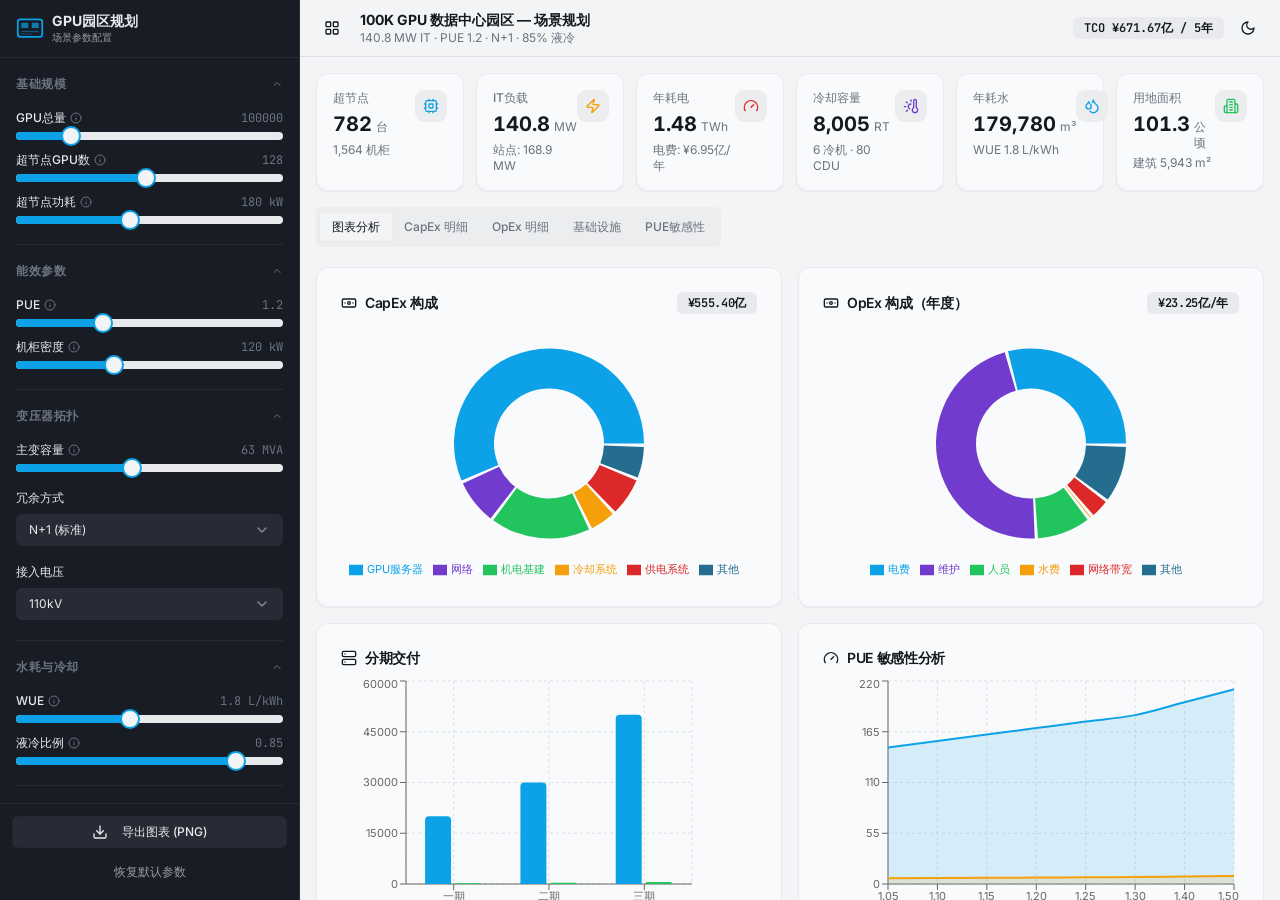
==== commit d26f1fa3: "AICampus: USD → RMB 全面转换 (汇率 7.2)" ====
--- a/AICampus/index.html
+++ b/AICampus/index.html
@@ -24,7 +24,7 @@
     <link rel="preconnect" href="https://fonts.googleapis.com">
     <link rel="preconnect" href="https://fonts.gstatic.com" crossorigin>
     <link href="https://fonts.googleapis.com/css2?family=Architects+Daughter&family=DM+Sans:ital,opsz,wght@0,9..40,100..1000;1,9..40,100..1000&family=Fira+Code:wght@300..700&family=Geist+Mono:wght@100..900&family=Geist:wght@100..900&family=IBM+Plex+Mono:ital,wght@0,100;0,200;0,300;0,400;0,500;0,600;0,700;1,100;1,200;1,300;1,400;1,500;1,600;1,700&family=IBM+Plex+Sans:ital,wght@0,100..700;1,100..700&family=Inter:ital,opsz,wght@0,14..32,100..900;1,14..32,100..900&family=JetBrains+Mono:ital,wght@0,100..800;1,100..800&family=Libre+Baskerville:ital,wght@0,400;0,700;1,400&family=Lora:ital,wght@0,400..700;1,400..700&family=Merriweather:ital,opsz,wght@0,18..144,300..900;1,18..144,300..900&family=Montserrat:ital,wght@0,100..900;1,100..900&family=Open+Sans:ital,wght@0,300..800;1,300..800&family=Outfit:wght@100..900&family=Oxanium:wght@200..800&family=Playfair+Display:ital,wght@0,400..900;1,400..900&family=Plus+Jakarta+Sans:ital,wght@0,200..800;1,200..800&family=Poppins:ital,wght@0,100;0,200;0,300;0,400;0,500;0,600;0,700;0,800;0,900;1,100;1,200;1,300;1,400;1,500;1,600;1,700;1,800;1,900&family=Roboto+Mono:ital,wght@0,100..700;1,100..700&family=Roboto:ital,wght@0,100..900;1,100..900&family=Source+Code+Pro:ital,wght@0,200..900;1,200..900&family=Source+Serif+4:ital,opsz,wght@0,8..60,200..900;1,8..60,200..900&family=Space+Grotesk:wght@300..700&family=Space+Mono:ital,wght@0,400;0,700;1,400;1,700&display=swap" rel="stylesheet">
-    <script type="module" crossorigin src="./assets/index-B6Z25tAx.js"></script>
+    <script type="module" crossorigin src="./assets/index-DSn--Q6s.js"></script>
     <link rel="stylesheet" crossorigin href="./assets/index-B52yYTUh.css">
   </head>
   <body>
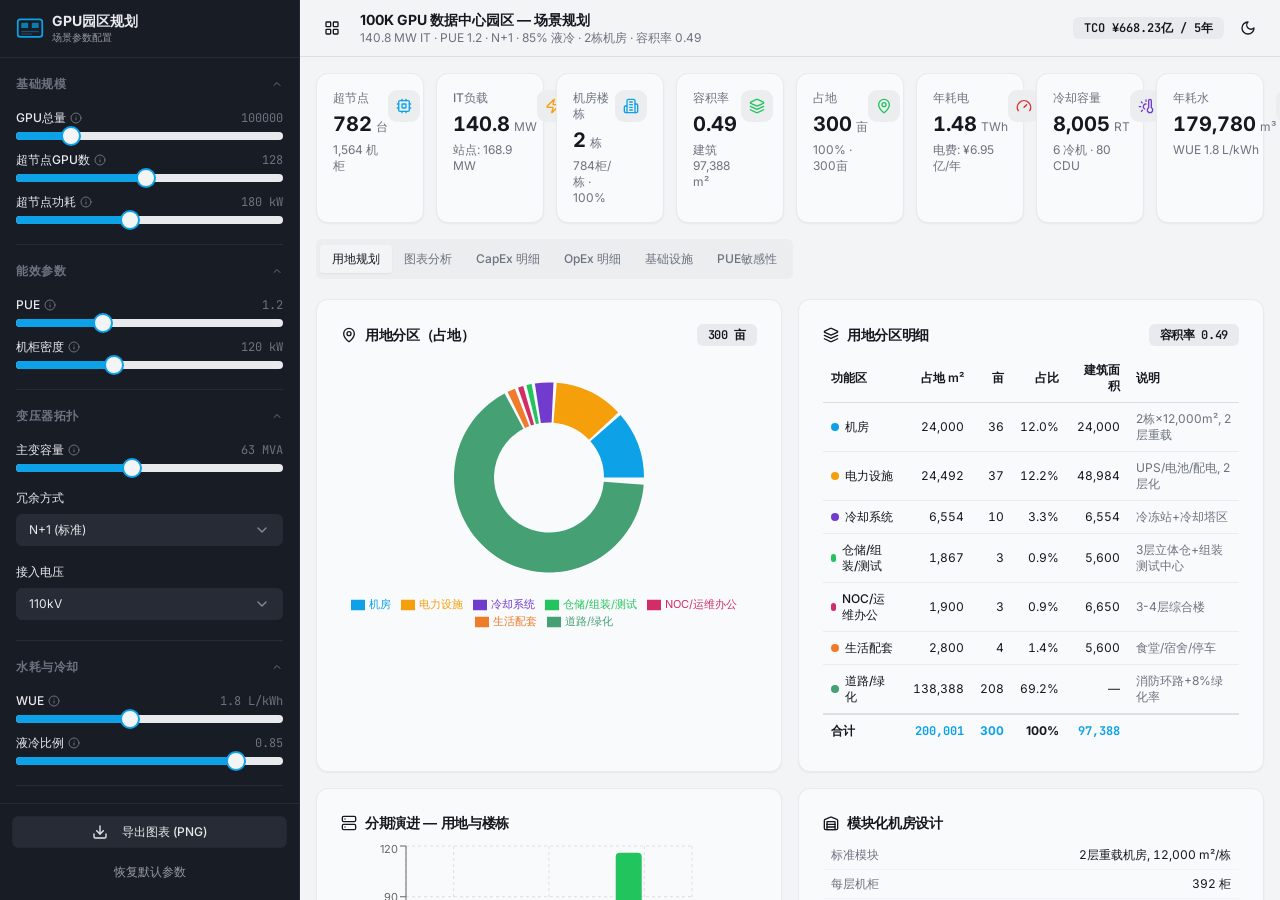
==== commit 8a84ada7: "AICampus: 新增用地规划模块(容积率/绿化率/分区/模块化机房)" ====
--- a/AICampus/index.html
+++ b/AICampus/index.html
@@ -24,8 +24,8 @@
     <link rel="preconnect" href="https://fonts.googleapis.com">
     <link rel="preconnect" href="https://fonts.gstatic.com" crossorigin>
     <link href="https://fonts.googleapis.com/css2?family=Architects+Daughter&family=DM+Sans:ital,opsz,wght@0,9..40,100..1000;1,9..40,100..1000&family=Fira+Code:wght@300..700&family=Geist+Mono:wght@100..900&family=Geist:wght@100..900&family=IBM+Plex+Mono:ital,wght@0,100;0,200;0,300;0,400;0,500;0,600;0,700;1,100;1,200;1,300;1,400;1,500;1,600;1,700&family=IBM+Plex+Sans:ital,wght@0,100..700;1,100..700&family=Inter:ital,opsz,wght@0,14..32,100..900;1,14..32,100..900&family=JetBrains+Mono:ital,wght@0,100..800;1,100..800&family=Libre+Baskerville:ital,wght@0,400;0,700;1,400&family=Lora:ital,wght@0,400..700;1,400..700&family=Merriweather:ital,opsz,wght@0,18..144,300..900;1,18..144,300..900&family=Montserrat:ital,wght@0,100..900;1,100..900&family=Open+Sans:ital,wght@0,300..800;1,300..800&family=Outfit:wght@100..900&family=Oxanium:wght@200..800&family=Playfair+Display:ital,wght@0,400..900;1,400..900&family=Plus+Jakarta+Sans:ital,wght@0,200..800;1,200..800&family=Poppins:ital,wght@0,100;0,200;0,300;0,400;0,500;0,600;0,700;0,800;0,900;1,100;1,200;1,300;1,400;1,500;1,600;1,700;1,800;1,900&family=Roboto+Mono:ital,wght@0,100..700;1,100..700&family=Roboto:ital,wght@0,100..900;1,100..900&family=Source+Code+Pro:ital,wght@0,200..900;1,200..900&family=Source+Serif+4:ital,opsz,wght@0,8..60,200..900;1,8..60,200..900&family=Space+Grotesk:wght@300..700&family=Space+Mono:ital,wght@0,400;0,700;1,400;1,700&display=swap" rel="stylesheet">
-    <script type="module" crossorigin src="./assets/index-DSn--Q6s.js"></script>
-    <link rel="stylesheet" crossorigin href="./assets/index-B52yYTUh.css">
+    <script type="module" crossorigin src="./assets/index-CK5bMR67.js"></script>
+    <link rel="stylesheet" crossorigin href="./assets/index-COxNqfwl.css">
   </head>
   <body>
     <div id="root"></div>
--- a/AICampus/assets/index-COxNqfwl.css
+++ b/AICampus/assets/index-COxNqfwl.css
@@ -0,0 +1 @@
+*,:before,:after{--tw-border-spacing-x: 0;--tw-border-spacing-y: 0;--tw-translate-x: 0;--tw-translate-y: 0;--tw-rotate: 0;--tw-skew-x: 0;--tw-skew-y: 0;--tw-scale-x: 1;--tw-scale-y: 1;--tw-pan-x: ;--tw-pan-y: ;--tw-pinch-zoom: ;--tw-scroll-snap-strictness: proximity;--tw-gradient-from-position: ;--tw-gradient-via-position: ;--tw-gradient-to-position: ;--tw-ordinal: ;--tw-slashed-zero: ;--tw-numeric-figure: ;--tw-numeric-spacing: ;--tw-numeric-fraction: ;--tw-ring-inset: ;--tw-ring-offset-width: 0px;--tw-ring-offset-color: #fff;--tw-ring-color: rgb(59 130 246 / .5);--tw-ring-offset-shadow: 0 0 #0000;--tw-ring-shadow: 0 0 #0000;--tw-shadow: 0 0 #0000;--tw-shadow-colored: 0 0 #0000;--tw-blur: ;--tw-brightness: ;--tw-contrast: ;--tw-grayscale: ;--tw-hue-rotate: ;--tw-invert: ;--tw-saturate: ;--tw-sepia: ;--tw-drop-shadow: ;--tw-backdrop-blur: ;--tw-backdrop-brightness: ;--tw-backdrop-contrast: ;--tw-backdrop-grayscale: ;--tw-backdrop-hue-rotate: ;--tw-backdrop-invert: ;--tw-backdrop-opacity: ;--tw-backdrop-saturate: ;--tw-backdrop-sepia: ;--tw-contain-size: ;--tw-contain-layout: ;--tw-contain-paint: ;--tw-contain-style: }::backdrop{--tw-border-spacing-x: 0;--tw-border-spacing-y: 0;--tw-translate-x: 0;--tw-translate-y: 0;--tw-rotate: 0;--tw-skew-x: 0;--tw-skew-y: 0;--tw-scale-x: 1;--tw-scale-y: 1;--tw-pan-x: ;--tw-pan-y: ;--tw-pinch-zoom: ;--tw-scroll-snap-strictness: proximity;--tw-gradient-from-position: ;--tw-gradient-via-position: ;--tw-gradient-to-position: ;--tw-ordinal: ;--tw-slashed-zero: ;--tw-numeric-figure: ;--tw-numeric-spacing: ;--tw-numeric-fraction: ;--tw-ring-inset: ;--tw-ring-offset-width: 0px;--tw-ring-offset-color: #fff;--tw-ring-color: rgb(59 130 246 / .5);--tw-ring-offset-shadow: 0 0 #0000;--tw-ring-shadow: 0 0 #0000;--tw-shadow: 0 0 #0000;--tw-shadow-colored: 0 0 #0000;--tw-blur: ;--tw-brightness: ;--tw-contrast: ;--tw-grayscale: ;--tw-hue-rotate: ;--tw-invert: ;--tw-saturate: ;--tw-sepia: ;--tw-drop-shadow: ;--tw-backdrop-blur: ;--tw-backdrop-brightness: ;--tw-backdrop-contrast: ;--tw-backdrop-grayscale: ;--tw-backdrop-hue-rotate: ;--tw-backdrop-invert: ;--tw-backdrop-opacity: ;--tw-backdrop-saturate: ;--tw-backdrop-sepia: ;--tw-contain-size: ;--tw-contain-layout: ;--tw-contain-paint: ;--tw-contain-style: }*,:before,:after{box-sizing:border-box;border-width:0;border-style:solid;border-color:#e5e7eb}:before,:after{--tw-content: ""}html,:host{line-height:1.5;-webkit-text-size-adjust:100%;-moz-tab-size:4;-o-tab-size:4;tab-size:4;font-family:var(--font-sans);font-feature-settings:normal;font-variation-settings:normal;-webkit-tap-highlight-color:transparent}body{margin:0;line-height:inherit}hr{height:0;color:inherit;border-top-width:1px}abbr:where([title]){-webkit-text-decoration:underline dotted;text-decoration:underline dotted}h1,h2,h3,h4,h5,h6{font-size:inherit;font-weight:inherit}a{color:inherit;text-decoration:inherit}b,strong{font-weight:bolder}code,kbd,samp,pre{font-family:var(--font-mono);font-feature-settings:normal;font-variation-settings:normal;font-size:1em}small{font-size:80%}sub,sup{font-size:75%;line-height:0;position:relative;vertical-align:baseline}sub{bottom:-.25em}sup{top:-.5em}table{text-indent:0;border-color:inherit;border-collapse:collapse}button,input,optgroup,select,textarea{font-family:inherit;font-feature-settings:inherit;font-variation-settings:inherit;font-size:100%;font-weight:inherit;line-height:inherit;letter-spacing:inherit;color:inherit;margin:0;padding:0}button,select{text-transform:none}button,input:where([type=button]),input:where([type=reset]),input:where([type=submit]){-webkit-appearance:button;background-color:transparent;background-image:none}:-moz-focusring{outline:auto}:-moz-ui-invalid{box-shadow:none}progress{vertical-align:baseline}::-webkit-inner-spin-button,::-webkit-outer-spin-button{height:auto}[type=search]{-webkit-appearance:textfield;outline-offset:-2px}::-webkit-search-decoration{-webkit-appearance:none}::-webkit-file-upload-button{-webkit-appearance:button;font:inherit}summary{display:list-item}blockquote,dl,dd,h1,h2,h3,h4,h5,h6,hr,figure,p,pre{margin:0}fieldset{margin:0;padding:0}legend{padding:0}ol,ul,menu{list-style:none;margin:0;padding:0}dialog{padding:0}textarea{resize:vertical}input::-moz-placeholder,textarea::-moz-placeholder{opacity:1;color:#9ca3af}input::placeholder,textarea::placeholder{opacity:1;color:#9ca3af}button,[role=button]{cursor:pointer}:disabled{cursor:default}img,svg,video,canvas,audio,iframe,embed,object{display:block;vertical-align:middle}img,video{max-width:100%;height:auto}[hidden]:where(:not([hidden=until-found])){display:none}*{--tw-border-opacity: 1;border-color:hsl(var(--border) / var(--tw-border-opacity, 1))}body{--tw-bg-opacity: 1;background-color:hsl(var(--background) / var(--tw-bg-opacity, 1));font-family:var(--font-sans);--tw-text-opacity: 1;color:hsl(var(--foreground) / var(--tw-text-opacity, 1));-webkit-font-smoothing:antialiased;-moz-osx-font-smoothing:grayscale}.sr-only{position:absolute;width:1px;height:1px;padding:0;margin:-1px;overflow:hidden;clip:rect(0,0,0,0);white-space:nowrap;border-width:0}.pointer-events-none{pointer-events:none}.pointer-events-auto{pointer-events:auto}.visible{visibility:visible}.invisible{visibility:hidden}.fixed{position:fixed}.absolute{position:absolute}.relative{position:relative}.sticky{position:sticky}.inset-0{inset:0}.inset-x-0{left:0;right:0}.inset-y-0{top:0;bottom:0}.-bottom-12{bottom:-3rem}.-left-12{left:-3rem}.-right-12{right:-3rem}.-top-12{top:-3rem}.bottom-0{bottom:0}.left-0{left:0}.left-1{left:.25rem}.left-1\/2{left:50%}.left-2{left:.5rem}.left-\[50\%\]{left:50%}.right-0{right:0}.right-1{right:.25rem}.right-2{right:.5rem}.right-3{right:.75rem}.right-4{right:1rem}.top-0{top:0}.top-1\.5{top:.375rem}.top-1\/2{top:50%}.top-2{top:.5rem}.top-3\.5{top:.875rem}.top-4{top:1rem}.top-\[1px\]{top:1px}.top-\[50\%\]{top:50%}.top-\[60\%\]{top:60%}.top-full{top:100%}.z-10{z-index:10}.z-20{z-index:20}.z-50{z-index:50}.z-\[100\]{z-index:100}.z-\[1\]{z-index:1}.-mx-1{margin-left:-.25rem;margin-right:-.25rem}.mx-2{margin-left:.5rem;margin-right:.5rem}.mx-3\.5{margin-left:.875rem;margin-right:.875rem}.mx-4{margin-left:1rem;margin-right:1rem}.mx-auto{margin-left:auto;margin-right:auto}.my-0\.5{margin-top:.125rem;margin-bottom:.125rem}.my-1{margin-top:.25rem;margin-bottom:.25rem}.-ml-4{margin-left:-1rem}.-mt-4{margin-top:-1rem}.mb-1{margin-bottom:.25rem}.mb-3{margin-bottom:.75rem}.mb-4{margin-bottom:1rem}.ml-1{margin-left:.25rem}.ml-auto{margin-left:auto}.mr-1\.5{margin-right:.375rem}.mr-2{margin-right:.5rem}.mt-1{margin-top:.25rem}.mt-1\.5{margin-top:.375rem}.mt-2{margin-top:.5rem}.mt-24{margin-top:6rem}.mt-4{margin-top:1rem}.mt-auto{margin-top:auto}.block{display:block}.flex{display:flex}.inline-flex{display:inline-flex}.table{display:table}.grid{display:grid}.hidden{display:none}.aspect-square{aspect-ratio:1 / 1}.aspect-video{aspect-ratio:16 / 9}.size-4{width:1rem;height:1rem}.h-1\.5{height:.375rem}.h-10{height:2.5rem}.h-11{height:2.75rem}.h-12{height:3rem}.h-2{height:.5rem}.h-2\.5{height:.625rem}.h-3{height:.75rem}.h-3\.5{height:.875rem}.h-4{height:1rem}.h-5{height:1.25rem}.h-6{height:1.5rem}.h-7{height:1.75rem}.h-8{height:2rem}.h-9{height:2.25rem}.h-\[1px\]{height:1px}.h-\[var\(--radix-navigation-menu-viewport-height\)\]{height:var(--radix-navigation-menu-viewport-height)}.h-\[var\(--radix-select-trigger-height\)\]{height:var(--radix-select-trigger-height)}.h-auto{height:auto}.h-full{height:100%}.h-px{height:1px}.h-screen{height:100vh}.h-svh{height:100svh}.max-h-\[--radix-context-menu-content-available-height\]{max-height:var(--radix-context-menu-content-available-height)}.max-h-\[--radix-select-content-available-height\]{max-height:var(--radix-select-content-available-height)}.max-h-\[300px\]{max-height:300px}.max-h-\[var\(--radix-dropdown-menu-content-available-height\)\]{max-height:var(--radix-dropdown-menu-content-available-height)}.max-h-screen{max-height:100vh}.min-h-0{min-height:0px}.min-h-10{min-height:2.5rem}.min-h-8{min-height:2rem}.min-h-9{min-height:2.25rem}.min-h-\[80px\]{min-height:80px}.min-h-screen{min-height:100vh}.min-h-svh{min-height:100svh}.w-0{width:0px}.w-1{width:.25rem}.w-10{width:2.5rem}.w-11{width:2.75rem}.w-2{width:.5rem}.w-2\.5{width:.625rem}.w-3{width:.75rem}.w-3\.5{width:.875rem}.w-3\/4{width:75%}.w-4{width:1rem}.w-5{width:1.25rem}.w-64{width:16rem}.w-7{width:1.75rem}.w-72{width:18rem}.w-8{width:2rem}.w-9{width:2.25rem}.w-\[100px\]{width:100px}.w-\[1px\]{width:1px}.w-\[300px\]{width:300px}.w-\[var\(--sidebar-width\)\]{width:var(--sidebar-width)}.w-auto{width:auto}.w-full{width:100%}.w-max{width:-moz-max-content;width:max-content}.w-px{width:1px}.min-w-0{min-width:0px}.min-w-10{min-width:2.5rem}.min-w-11{min-width:2.75rem}.min-w-5{min-width:1.25rem}.min-w-9{min-width:2.25rem}.min-w-\[12rem\]{min-width:12rem}.min-w-\[300px\]{min-width:300px}.min-w-\[8rem\]{min-width:8rem}.min-w-\[var\(--radix-select-trigger-width\)\]{min-width:var(--radix-select-trigger-width)}.max-w-\[200px\]{max-width:200px}.max-w-\[var\(--skeleton-width\)\]{max-width:var(--skeleton-width)}.max-w-lg{max-width:32rem}.max-w-max{max-width:-moz-max-content;max-width:max-content}.max-w-md{max-width:28rem}.flex-1{flex:1 1 0%}.shrink-0{flex-shrink:0}.grow{flex-grow:1}.grow-0{flex-grow:0}.basis-full{flex-basis:100%}.caption-bottom{caption-side:bottom}.border-collapse{border-collapse:collapse}.origin-\[--radix-context-menu-content-transform-origin\]{transform-origin:var(--radix-context-menu-content-transform-origin)}.origin-\[--radix-dropdown-menu-content-transform-origin\]{transform-origin:var(--radix-dropdown-menu-content-transform-origin)}.origin-\[--radix-hover-card-content-transform-origin\]{transform-origin:var(--radix-hover-card-content-transform-origin)}.origin-\[--radix-menubar-content-transform-origin\]{transform-origin:var(--radix-menubar-content-transform-origin)}.origin-\[--radix-popover-content-transform-origin\]{transform-origin:var(--radix-popover-content-transform-origin)}.origin-\[--radix-select-content-transform-origin\]{transform-origin:var(--radix-select-content-transform-origin)}.origin-\[--radix-tooltip-content-transform-origin\]{transform-origin:var(--radix-tooltip-content-transform-origin)}.-translate-x-1\/2{--tw-translate-x: -50%;transform:translate(var(--tw-translate-x),var(--tw-translate-y)) rotate(var(--tw-rotate)) skew(var(--tw-skew-x)) skewY(var(--tw-skew-y)) scaleX(var(--tw-scale-x)) scaleY(var(--tw-scale-y))}.-translate-x-px{--tw-translate-x: -1px;transform:translate(var(--tw-translate-x),var(--tw-translate-y)) rotate(var(--tw-rotate)) skew(var(--tw-skew-x)) skewY(var(--tw-skew-y)) scaleX(var(--tw-scale-x)) scaleY(var(--tw-scale-y))}.-translate-y-1\/2{--tw-translate-y: -50%;transform:translate(var(--tw-translate-x),var(--tw-translate-y)) rotate(var(--tw-rotate)) skew(var(--tw-skew-x)) skewY(var(--tw-skew-y)) scaleX(var(--tw-scale-x)) scaleY(var(--tw-scale-y))}.translate-x-\[-50\%\]{--tw-translate-x: -50%;transform:translate(var(--tw-translate-x),var(--tw-translate-y)) rotate(var(--tw-rotate)) skew(var(--tw-skew-x)) skewY(var(--tw-skew-y)) scaleX(var(--tw-scale-x)) scaleY(var(--tw-scale-y))}.translate-x-px{--tw-translate-x: 1px;transform:translate(var(--tw-translate-x),var(--tw-translate-y)) rotate(var(--tw-rotate)) skew(var(--tw-skew-x)) skewY(var(--tw-skew-y)) scaleX(var(--tw-scale-x)) scaleY(var(--tw-scale-y))}.translate-y-\[-50\%\]{--tw-translate-y: -50%;transform:translate(var(--tw-translate-x),var(--tw-translate-y)) rotate(var(--tw-rotate)) skew(var(--tw-skew-x)) skewY(var(--tw-skew-y)) scaleX(var(--tw-scale-x)) scaleY(var(--tw-scale-y))}.rotate-45{--tw-rotate: 45deg;transform:translate(var(--tw-translate-x),var(--tw-translate-y)) rotate(var(--tw-rotate)) skew(var(--tw-skew-x)) skewY(var(--tw-skew-y)) scaleX(var(--tw-scale-x)) scaleY(var(--tw-scale-y))}.rotate-90{--tw-rotate: 90deg;transform:translate(var(--tw-translate-x),var(--tw-translate-y)) rotate(var(--tw-rotate)) skew(var(--tw-skew-x)) skewY(var(--tw-skew-y)) scaleX(var(--tw-scale-x)) scaleY(var(--tw-scale-y))}.transform{transform:translate(var(--tw-translate-x),var(--tw-translate-y)) rotate(var(--tw-rotate)) skew(var(--tw-skew-x)) skewY(var(--tw-skew-y)) scaleX(var(--tw-scale-x)) scaleY(var(--tw-scale-y))}@keyframes pulse{50%{opacity:.5}}.animate-pulse{animation:pulse 2s cubic-bezier(.4,0,.6,1) infinite}.cursor-default{cursor:default}.cursor-help{cursor:help}.cursor-pointer{cursor:pointer}.touch-none{touch-action:none}.select-none{-webkit-user-select:none;-moz-user-select:none;user-select:none}.list-none{list-style-type:none}.grid-cols-1{grid-template-columns:repeat(1,minmax(0,1fr))}.grid-cols-2{grid-template-columns:repeat(2,minmax(0,1fr))}.flex-row{flex-direction:row}.flex-col{flex-direction:column}.flex-col-reverse{flex-direction:column-reverse}.flex-wrap{flex-wrap:wrap}.items-start{align-items:flex-start}.items-end{align-items:flex-end}.items-center{align-items:center}.items-baseline{align-items:baseline}.items-stretch{align-items:stretch}.justify-center{justify-content:center}.justify-between{justify-content:space-between}.gap-1{gap:.25rem}.gap-1\.5{gap:.375rem}.gap-2{gap:.5rem}.gap-3{gap:.75rem}.gap-4{gap:1rem}.space-x-1>:not([hidden])~:not([hidden]){--tw-space-x-reverse: 0;margin-right:calc(.25rem * var(--tw-space-x-reverse));margin-left:calc(.25rem * calc(1 - var(--tw-space-x-reverse)))}.space-x-4>:not([hidden])~:not([hidden]){--tw-space-x-reverse: 0;margin-right:calc(1rem * var(--tw-space-x-reverse));margin-left:calc(1rem * calc(1 - var(--tw-space-x-reverse)))}.space-y-1>:not([hidden])~:not([hidden]){--tw-space-y-reverse: 0;margin-top:calc(.25rem * calc(1 - var(--tw-space-y-reverse)));margin-bottom:calc(.25rem * var(--tw-space-y-reverse))}.space-y-1\.5>:not([hidden])~:not([hidden]){--tw-space-y-reverse: 0;margin-top:calc(.375rem * calc(1 - var(--tw-space-y-reverse)));margin-bottom:calc(.375rem * var(--tw-space-y-reverse))}.space-y-2>:not([hidden])~:not([hidden]){--tw-space-y-reverse: 0;margin-top:calc(.5rem * calc(1 - var(--tw-space-y-reverse)));margin-bottom:calc(.5rem * var(--tw-space-y-reverse))}.space-y-3>:not([hidden])~:not([hidden]){--tw-space-y-reverse: 0;margin-top:calc(.75rem * calc(1 - var(--tw-space-y-reverse)));margin-bottom:calc(.75rem * var(--tw-space-y-reverse))}.space-y-4>:not([hidden])~:not([hidden]){--tw-space-y-reverse: 0;margin-top:calc(1rem * calc(1 - var(--tw-space-y-reverse)));margin-bottom:calc(1rem * var(--tw-space-y-reverse))}.overflow-auto{overflow:auto}.overflow-hidden{overflow:hidden}.overflow-x-auto{overflow-x:auto}.overflow-y-auto{overflow-y:auto}.overflow-x-hidden{overflow-x:hidden}.overscroll-contain{overscroll-behavior:contain}.whitespace-nowrap{white-space:nowrap}.break-words{overflow-wrap:break-word}.rounded-\[2px\]{border-radius:2px}.rounded-\[inherit\]{border-radius:inherit}.rounded-full{border-radius:9999px}.rounded-lg{border-radius:.5625rem}.rounded-md{border-radius:.375rem}.rounded-sm{border-radius:.1875rem}.rounded-xl{border-radius:.75rem}.rounded-t-\[10px\]{border-top-left-radius:10px;border-top-right-radius:10px}.rounded-tl-sm{border-top-left-radius:.1875rem}.border{border-width:1px}.border-2{border-width:2px}.border-\[1\.5px\]{border-width:1.5px}.border-y{border-top-width:1px;border-bottom-width:1px}.border-b{border-bottom-width:1px}.border-l{border-left-width:1px}.border-r{border-right-width:1px}.border-t{border-top-width:1px}.border-t-2{border-top-width:2px}.border-dashed{border-style:dashed}.border-none{border-style:none}.border-\[--color-border\]{border-color:var(--color-border)}.border-\[hsl\(var\(--card-border\)\)\]{border-color:hsl(var(--card-border))}.border-\[hsl\(var\(--sidebar-border\)\)\]{border-color:hsl(var(--sidebar-border))}.border-border\/30{border-color:hsl(var(--border) / .3)}.border-border\/50{border-color:hsl(var(--border) / .5)}.border-card-border{--tw-border-opacity: 1;border-color:hsl(var(--card-border) / var(--tw-border-opacity, 1))}.border-destructive{--tw-border-opacity: 1;border-color:hsl(var(--destructive) / var(--tw-border-opacity, 1))}.border-destructive-border{border-color:var(--destructive-border)}.border-destructive\/50{border-color:hsl(var(--destructive) / .5)}.border-input{--tw-border-opacity: 1;border-color:hsl(var(--input) / var(--tw-border-opacity, 1))}.border-primary{--tw-border-opacity: 1;border-color:hsl(var(--primary) / var(--tw-border-opacity, 1))}.border-primary-border{border-color:var(--primary-border)}.border-secondary-border{border-color:var(--secondary-border)}.border-sidebar-border{--tw-border-opacity: 1;border-color:hsl(var(--sidebar-border) / var(--tw-border-opacity, 1))}.border-transparent{border-color:transparent}.border-l-transparent{border-left-color:transparent}.border-t-transparent{border-top-color:transparent}.bg-\[--color-bg\]{background-color:var(--color-bg)}.bg-\[hsl\(var\(--sidebar\)\)\]{background-color:hsl(var(--sidebar))}.bg-\[hsl\(var\(--sidebar-accent\)\)\]{background-color:hsl(var(--sidebar-accent))}.bg-\[hsl\(var\(--sidebar-border\)\)\]{background-color:hsl(var(--sidebar-border))}.bg-accent{--tw-bg-opacity: 1;background-color:hsl(var(--accent) / var(--tw-bg-opacity, 1))}.bg-background{--tw-bg-opacity: 1;background-color:hsl(var(--background) / var(--tw-bg-opacity, 1))}.bg-background\/80{background-color:hsl(var(--background) / .8)}.bg-black\/80{background-color:#000c}.bg-border{--tw-bg-opacity: 1;background-color:hsl(var(--border) / var(--tw-bg-opacity, 1))}.bg-card{--tw-bg-opacity: 1;background-color:hsl(var(--card) / var(--tw-bg-opacity, 1))}.bg-destructive{--tw-bg-opacity: 1;background-color:hsl(var(--destructive) / var(--tw-bg-opacity, 1))}.bg-foreground{--tw-bg-opacity: 1;background-color:hsl(var(--foreground) / var(--tw-bg-opacity, 1))}.bg-gray-50{--tw-bg-opacity: 1;background-color:rgb(249 250 251 / var(--tw-bg-opacity, 1))}.bg-muted{--tw-bg-opacity: 1;background-color:hsl(var(--muted) / var(--tw-bg-opacity, 1))}.bg-muted\/50{background-color:hsl(var(--muted) / .5)}.bg-popover{--tw-bg-opacity: 1;background-color:hsl(var(--popover) / var(--tw-bg-opacity, 1))}.bg-primary{--tw-bg-opacity: 1;background-color:hsl(var(--primary) / var(--tw-bg-opacity, 1))}.bg-primary\/10{background-color:hsl(var(--primary) / .1)}.bg-secondary{--tw-bg-opacity: 1;background-color:hsl(var(--secondary) / var(--tw-bg-opacity, 1))}.bg-sidebar{--tw-bg-opacity: 1;background-color:hsl(var(--sidebar) / var(--tw-bg-opacity, 1))}.bg-sidebar-border{--tw-bg-opacity: 1;background-color:hsl(var(--sidebar-border) / var(--tw-bg-opacity, 1))}.bg-transparent{background-color:transparent}.fill-current{fill:currentColor}.p-0{padding:0}.p-1{padding:.25rem}.p-2{padding:.5rem}.p-3{padding:.75rem}.p-4{padding:1rem}.p-6{padding:1.5rem}.p-\[1px\]{padding:1px}.px-1{padding-left:.25rem;padding-right:.25rem}.px-2{padding-left:.5rem;padding-right:.5rem}.px-2\.5{padding-left:.625rem;padding-right:.625rem}.px-3{padding-left:.75rem;padding-right:.75rem}.px-4{padding-left:1rem;padding-right:1rem}.px-5{padding-left:1.25rem;padding-right:1.25rem}.px-8{padding-left:2rem;padding-right:2rem}.py-0\.5{padding-top:.125rem;padding-bottom:.125rem}.py-1{padding-top:.25rem;padding-bottom:.25rem}.py-1\.5{padding-top:.375rem;padding-bottom:.375rem}.py-2{padding-top:.5rem;padding-bottom:.5rem}.py-2\.5{padding-top:.625rem;padding-bottom:.625rem}.py-3{padding-top:.75rem;padding-bottom:.75rem}.py-4{padding-top:1rem;padding-bottom:1rem}.py-6{padding-top:1.5rem;padding-bottom:1.5rem}.pb-2{padding-bottom:.5rem}.pb-3{padding-bottom:.75rem}.pb-4{padding-bottom:1rem}.pl-2\.5{padding-left:.625rem}.pl-4{padding-left:1rem}.pl-8{padding-left:2rem}.pr-2{padding-right:.5rem}.pr-2\.5{padding-right:.625rem}.pr-8{padding-right:2rem}.pt-0{padding-top:0}.pt-1{padding-top:.25rem}.pt-2{padding-top:.5rem}.pt-3{padding-top:.75rem}.pt-4{padding-top:1rem}.pt-6{padding-top:1.5rem}.text-left{text-align:left}.text-center{text-align:center}.text-right{text-align:right}.align-middle{vertical-align:middle}.font-mono{font-family:var(--font-mono)}.text-2xl{font-size:1.5rem;line-height:2rem}.text-\[0\.8rem\]{font-size:.8rem}.text-\[10px\]{font-size:10px}.text-base{font-size:1rem;line-height:1.5rem}.text-lg{font-size:1.125rem;line-height:1.75rem}.text-sm{font-size:.875rem;line-height:1.25rem}.text-xl{font-size:1.25rem;line-height:1.75rem}.text-xs{font-size:.75rem;line-height:1rem}.font-bold{font-weight:700}.font-medium{font-weight:500}.font-normal{font-weight:400}.font-semibold{font-weight:600}.uppercase{text-transform:uppercase}.tabular-nums{--tw-numeric-spacing: tabular-nums;font-variant-numeric:var(--tw-ordinal) var(--tw-slashed-zero) var(--tw-numeric-figure) var(--tw-numeric-spacing) var(--tw-numeric-fraction)}.leading-none{line-height:1}.leading-tight{line-height:1.25}.tracking-tight{letter-spacing:-.025em}.tracking-wider{letter-spacing:.05em}.tracking-widest{letter-spacing:.1em}.text-\[hsl\(var\(--chart-1\)\)\]{color:hsl(var(--chart-1))}.text-\[hsl\(var\(--chart-2\)\)\]{color:hsl(var(--chart-2))}.text-\[hsl\(var\(--chart-3\)\)\]{color:hsl(var(--chart-3))}.text-\[hsl\(var\(--chart-4\)\)\]{color:hsl(var(--chart-4))}.text-\[hsl\(var\(--chart-5\)\)\]{color:hsl(var(--chart-5))}.text-\[hsl\(var\(--sidebar-foreground\)\)\]{color:hsl(var(--sidebar-foreground))}.text-\[hsl\(var\(--sidebar-primary\)\)\]{color:hsl(var(--sidebar-primary))}.text-accent-foreground{--tw-text-opacity: 1;color:hsl(var(--accent-foreground) / var(--tw-text-opacity, 1))}.text-card-foreground{--tw-text-opacity: 1;color:hsl(var(--card-foreground) / var(--tw-text-opacity, 1))}.text-current{color:currentColor}.text-destructive{--tw-text-opacity: 1;color:hsl(var(--destructive) / var(--tw-text-opacity, 1))}.text-destructive-foreground{--tw-text-opacity: 1;color:hsl(var(--destructive-foreground) / var(--tw-text-opacity, 1))}.text-foreground{--tw-text-opacity: 1;color:hsl(var(--foreground) / var(--tw-text-opacity, 1))}.text-foreground\/50{color:hsl(var(--foreground) / .5)}.text-gray-600{--tw-text-opacity: 1;color:rgb(75 85 99 / var(--tw-text-opacity, 1))}.text-gray-900{--tw-text-opacity: 1;color:rgb(17 24 39 / var(--tw-text-opacity, 1))}.text-muted-foreground{--tw-text-opacity: 1;color:hsl(var(--muted-foreground) / var(--tw-text-opacity, 1))}.text-popover-foreground{--tw-text-opacity: 1;color:hsl(var(--popover-foreground) / var(--tw-text-opacity, 1))}.text-primary{--tw-text-opacity: 1;color:hsl(var(--primary) / var(--tw-text-opacity, 1))}.text-primary-foreground{--tw-text-opacity: 1;color:hsl(var(--primary-foreground) / var(--tw-text-opacity, 1))}.text-red-500{--tw-text-opacity: 1;color:rgb(239 68 68 / var(--tw-text-opacity, 1))}.text-secondary-foreground{--tw-text-opacity: 1;color:hsl(var(--secondary-foreground) / var(--tw-text-opacity, 1))}.text-sidebar-foreground{--tw-text-opacity: 1;color:hsl(var(--sidebar-foreground) / var(--tw-text-opacity, 1))}.text-sidebar-foreground\/70{color:hsl(var(--sidebar-foreground) / .7)}.opacity-0{opacity:0}.opacity-50{opacity:.5}.opacity-60{opacity:.6}.opacity-70{opacity:.7}.opacity-90{opacity:.9}.shadow-\[0_0_0_1px_hsl\(var\(--sidebar-border\)\)\]{--tw-shadow: 0 0 0 1px hsl(var(--sidebar-border));--tw-shadow-colored: 0 0 0 1px var(--tw-shadow-color);box-shadow:var(--tw-ring-offset-shadow, 0 0 #0000),var(--tw-ring-shadow, 0 0 #0000),var(--tw-shadow)}.shadow-lg{--tw-shadow: 0 10px 15px -3px rgb(0 0 0 / .1), 0 4px 6px -4px rgb(0 0 0 / .1);--tw-shadow-colored: 0 10px 15px -3px var(--tw-shadow-color), 0 4px 6px -4px var(--tw-shadow-color);box-shadow:var(--tw-ring-offset-shadow, 0 0 #0000),var(--tw-ring-shadow, 0 0 #0000),var(--tw-shadow)}.shadow-md{--tw-shadow: 0 4px 6px -1px rgb(0 0 0 / .1), 0 2px 4px -2px rgb(0 0 0 / .1);--tw-shadow-colored: 0 4px 6px -1px var(--tw-shadow-color), 0 2px 4px -2px var(--tw-shadow-color);box-shadow:var(--tw-ring-offset-shadow, 0 0 #0000),var(--tw-ring-shadow, 0 0 #0000),var(--tw-shadow)}.shadow-none{--tw-shadow: 0 0 #0000;--tw-shadow-colored: 0 0 #0000;box-shadow:var(--tw-ring-offset-shadow, 0 0 #0000),var(--tw-ring-shadow, 0 0 #0000),var(--tw-shadow)}.shadow-sm{--tw-shadow: 0 1px 2px 0 rgb(0 0 0 / .05);--tw-shadow-colored: 0 1px 2px 0 var(--tw-shadow-color);box-shadow:var(--tw-ring-offset-shadow, 0 0 #0000),var(--tw-ring-shadow, 0 0 #0000),var(--tw-shadow)}.shadow-xl{--tw-shadow: 0 20px 25px -5px rgb(0 0 0 / .1), 0 8px 10px -6px rgb(0 0 0 / .1);--tw-shadow-colored: 0 20px 25px -5px var(--tw-shadow-color), 0 8px 10px -6px var(--tw-shadow-color);box-shadow:var(--tw-ring-offset-shadow, 0 0 #0000),var(--tw-ring-shadow, 0 0 #0000),var(--tw-shadow)}.outline-none{outline:2px solid transparent;outline-offset:2px}.outline{outline-style:solid}.outline-2{outline-width:2px}.outline-offset-2{outline-offset:2px}.outline-transparent{outline-color:transparent}.ring-0{--tw-ring-offset-shadow: var(--tw-ring-inset) 0 0 0 var(--tw-ring-offset-width) var(--tw-ring-offset-color);--tw-ring-shadow: var(--tw-ring-inset) 0 0 0 calc(0px + var(--tw-ring-offset-width)) var(--tw-ring-color);box-shadow:var(--tw-ring-offset-shadow),var(--tw-ring-shadow),var(--tw-shadow, 0 0 #0000)}.ring-2{--tw-ring-offset-shadow: var(--tw-ring-inset) 0 0 0 var(--tw-ring-offset-width) var(--tw-ring-offset-color);--tw-ring-shadow: var(--tw-ring-inset) 0 0 0 calc(2px + var(--tw-ring-offset-width)) var(--tw-ring-color);box-shadow:var(--tw-ring-offset-shadow),var(--tw-ring-shadow),var(--tw-shadow, 0 0 #0000)}.ring-ring{--tw-ring-opacity: 1;--tw-ring-color: hsl(var(--ring) / var(--tw-ring-opacity, 1))}.ring-sidebar-ring{--tw-ring-opacity: 1;--tw-ring-color: hsl(var(--sidebar-ring) / var(--tw-ring-opacity, 1))}.ring-offset-background{--tw-ring-offset-color: hsl(var(--background) / 1)}.filter{filter:var(--tw-blur) var(--tw-brightness) var(--tw-contrast) var(--tw-grayscale) var(--tw-hue-rotate) var(--tw-invert) var(--tw-saturate) var(--tw-sepia) var(--tw-drop-shadow)}.backdrop-blur-sm{--tw-backdrop-blur: blur(4px);-webkit-backdrop-filter:var(--tw-backdrop-blur) var(--tw-backdrop-brightness) var(--tw-backdrop-contrast) var(--tw-backdrop-grayscale) var(--tw-backdrop-hue-rotate) var(--tw-backdrop-invert) var(--tw-backdrop-opacity) var(--tw-backdrop-saturate) var(--tw-backdrop-sepia);backdrop-filter:var(--tw-backdrop-blur) var(--tw-backdrop-brightness) var(--tw-backdrop-contrast) var(--tw-backdrop-grayscale) var(--tw-backdrop-hue-rotate) var(--tw-backdrop-invert) var(--tw-backdrop-opacity) var(--tw-backdrop-saturate) var(--tw-backdrop-sepia)}.transition{transition-property:color,background-color,border-color,text-decoration-color,fill,stroke,opacity,box-shadow,transform,filter,backdrop-filter;transition-timing-function:cubic-bezier(.4,0,.2,1);transition-duration:.15s}.transition-\[left\,right\,width\]{transition-property:left,right,width;transition-timing-function:cubic-bezier(.4,0,.2,1);transition-duration:.15s}.transition-\[margin\,opacity\]{transition-property:margin,opacity;transition-timing-function:cubic-bezier(.4,0,.2,1);transition-duration:.15s}.transition-\[width\,height\,padding\]{transition-property:width,height,padding;transition-timing-function:cubic-bezier(.4,0,.2,1);transition-duration:.15s}.transition-\[width\]{transition-property:width;transition-timing-function:cubic-bezier(.4,0,.2,1);transition-duration:.15s}.transition-all{transition-property:all;transition-timing-function:cubic-bezier(.4,0,.2,1);transition-duration:.15s}.transition-colors{transition-property:color,background-color,border-color,text-decoration-color,fill,stroke;transition-timing-function:cubic-bezier(.4,0,.2,1);transition-duration:.15s}.transition-opacity{transition-property:opacity;transition-timing-function:cubic-bezier(.4,0,.2,1);transition-duration:.15s}.transition-transform{transition-property:transform;transition-timing-function:cubic-bezier(.4,0,.2,1);transition-duration:.15s}.duration-1000{transition-duration:1s}.duration-200{transition-duration:.2s}.ease-in-out{transition-timing-function:cubic-bezier(.4,0,.2,1)}.ease-linear{transition-timing-function:linear}@keyframes enter{0%{opacity:var(--tw-enter-opacity, 1);transform:translate3d(var(--tw-enter-translate-x, 0),var(--tw-enter-translate-y, 0),0) scale3d(var(--tw-enter-scale, 1),var(--tw-enter-scale, 1),var(--tw-enter-scale, 1)) rotate(var(--tw-enter-rotate, 0))}}@keyframes exit{to{opacity:var(--tw-exit-opacity, 1);transform:translate3d(var(--tw-exit-translate-x, 0),var(--tw-exit-translate-y, 0),0) scale3d(var(--tw-exit-scale, 1),var(--tw-exit-scale, 1),var(--tw-exit-scale, 1)) rotate(var(--tw-exit-rotate, 0))}}.animate-in{animation-name:enter;animation-duration:.15s;--tw-enter-opacity: initial;--tw-enter-scale: initial;--tw-enter-rotate: initial;--tw-enter-translate-x: initial;--tw-enter-translate-y: initial}.fade-in-0{--tw-enter-opacity: 0}.fade-in-80{--tw-enter-opacity: .8}.zoom-in-95{--tw-enter-scale: .95}.duration-1000{animation-duration:1s}.duration-200{animation-duration:.2s}.ease-in-out{animation-timing-function:cubic-bezier(.4,0,.2,1)}.ease-linear{animation-timing-function:linear}.\[border-color\:var\(--badge-outline\)\]{border-color:var(--badge-outline)}.\[border-color\:var\(--button-outline\)\]{border-color:var(--button-outline)}:root{--button-outline: rgba(0,0,0, .1);--badge-outline: rgba(0,0,0, .05);--opaque-button-border-intensity: -8;--elevate-1: rgba(0,0,0, .03);--elevate-2: rgba(0,0,0, .08);--background: 220 14% 96%;--foreground: 220 20% 10%;--border: 220 10% 88%;--card: 220 14% 98%;--card-foreground: 220 20% 10%;--card-border: 220 10% 92%;--sidebar: 222 20% 12%;--sidebar-foreground: 220 10% 92%;--sidebar-border: 222 15% 18%;--sidebar-primary: 199 89% 48%;--sidebar-primary-foreground: 0 0% 100%;--sidebar-accent: 222 15% 18%;--sidebar-accent-foreground: 220 10% 92%;--sidebar-ring: 199 89% 48%;--popover: 220 14% 97%;--popover-foreground: 220 20% 10%;--popover-border: 220 10% 88%;--primary: 199 89% 48%;--primary-foreground: 0 0% 100%;--secondary: 220 10% 92%;--secondary-foreground: 220 20% 10%;--muted: 220 10% 93%;--muted-foreground: 220 8% 46%;--accent: 199 30% 92%;--accent-foreground: 220 20% 10%;--destructive: 0 72% 51%;--destructive-foreground: 0 0% 98%;--input: 220 10% 78%;--ring: 199 89% 48%;--chart-1: 199 89% 48%;--chart-2: 262 60% 52%;--chart-3: 142 71% 45%;--chart-4: 38 92% 50%;--chart-5: 0 72% 51%;--font-sans: "General Sans", "Inter", sans-serif;--font-mono: "JetBrains Mono", "Menlo", monospace;--radius: .5rem;--shadow-2xs: 0px 1px 2px hsl(220 20% 10% / .04);--shadow-xs: 0px 1px 3px hsl(220 20% 10% / .06);--shadow-sm: 0px 2px 4px hsl(220 20% 10% / .06);--shadow: 0px 4px 8px hsl(220 20% 10% / .08);--shadow-md: 0px 4px 12px hsl(220 20% 10% / .08);--shadow-lg: 0px 8px 24px hsl(220 20% 10% / .1);--shadow-xl: 0px 16px 32px hsl(220 20% 10% / .12);--shadow-2xl: 0px 24px 48px hsl(220 20% 10% / .16);--tracking-normal: 0em;--spacing: .25rem;--sidebar-primary-border: hsl(var(--sidebar-primary));--sidebar-accent-border: hsl(var(--sidebar-accent));--primary-border: hsl(var(--primary));--secondary-border: hsl(var(--secondary));--muted-border: hsl(var(--muted));--accent-border: hsl(var(--accent));--destructive-border: hsl(var(--destructive))}.dark{--button-outline: rgba(255,255,255, .1);--badge-outline: rgba(255,255,255, .05);--opaque-button-border-intensity: 9;--elevate-1: rgba(255,255,255, .04);--elevate-2: rgba(255,255,255, .09);--background: 222 20% 8%;--foreground: 220 10% 92%;--border: 222 12% 18%;--card: 222 18% 11%;--card-foreground: 220 10% 92%;--card-border: 222 12% 16%;--sidebar: 222 22% 6%;--sidebar-foreground: 220 10% 85%;--sidebar-border: 222 15% 14%;--sidebar-primary: 199 80% 55%;--sidebar-primary-foreground: 222 20% 8%;--sidebar-accent: 222 15% 14%;--sidebar-accent-foreground: 220 10% 85%;--sidebar-ring: 199 80% 55%;--popover: 222 18% 12%;--popover-foreground: 220 10% 92%;--popover-border: 222 12% 18%;--primary: 199 80% 55%;--primary-foreground: 222 20% 8%;--secondary: 222 12% 18%;--secondary-foreground: 220 10% 92%;--muted: 222 10% 20%;--muted-foreground: 220 8% 55%;--accent: 199 15% 16%;--accent-foreground: 220 10% 92%;--destructive: 0 72% 51%;--destructive-foreground: 0 0% 98%;--input: 222 12% 28%;--ring: 199 80% 55%;--chart-1: 199 80% 60%;--chart-2: 262 60% 68%;--chart-3: 142 60% 55%;--chart-4: 38 80% 60%;--chart-5: 0 65% 60%;--shadow-2xs: 0px 1px 2px hsl(0 0% 0% / .2);--shadow-xs: 0px 1px 3px hsl(0 0% 0% / .3);--shadow-sm: 0px 2px 4px hsl(0 0% 0% / .3);--shadow: 0px 4px 8px hsl(0 0% 0% / .3);--shadow-md: 0px 4px 12px hsl(0 0% 0% / .35);--shadow-lg: 0px 8px 24px hsl(0 0% 0% / .4);--shadow-xl: 0px 16px 32px hsl(0 0% 0% / .4);--shadow-2xl: 0px 24px 48px hsl(0 0% 0% / .5);--sidebar-primary-border: hsl(var(--sidebar-primary));--sidebar-accent-border: hsl(var(--sidebar-accent));--primary-border: hsl(var(--primary));--secondary-border: hsl(var(--secondary));--muted-border: hsl(var(--muted));--accent-border: hsl(var(--accent));--destructive-border: hsl(var(--destructive))}.tabular-nums{font-variant-numeric:tabular-nums lining-nums}::-webkit-scrollbar{width:6px;height:6px}::-webkit-scrollbar-track{background:transparent}::-webkit-scrollbar-thumb{background:hsl(var(--muted-foreground) / .3);border-radius:3px}::-webkit-scrollbar-thumb:hover{background:hsl(var(--muted-foreground) / .5)}@media print{.no-print{display:none!important}body{background:#fff!important}}.file\:border-0::file-selector-button{border-width:0px}.file\:bg-transparent::file-selector-button{background-color:transparent}.file\:text-sm::file-selector-button{font-size:.875rem;line-height:1.25rem}.file\:font-medium::file-selector-button{font-weight:500}.file\:text-foreground::file-selector-button{--tw-text-opacity: 1;color:hsl(var(--foreground) / var(--tw-text-opacity, 1))}.placeholder\:text-muted-foreground::-moz-placeholder{--tw-text-opacity: 1;color:hsl(var(--muted-foreground) / var(--tw-text-opacity, 1))}.placeholder\:text-muted-foreground::placeholder{--tw-text-opacity: 1;color:hsl(var(--muted-foreground) / var(--tw-text-opacity, 1))}.after\:pointer-events-none:after{content:var(--tw-content);pointer-events:none}.after\:absolute:after{content:var(--tw-content);position:absolute}.after\:-inset-2:after{content:var(--tw-content);inset:-.5rem}.after\:inset-0:after{content:var(--tw-content);inset:0}.after\:inset-y-0:after{content:var(--tw-content);top:0;bottom:0}.after\:left-1\/2:after{content:var(--tw-content);left:50%}.after\:block:after{content:var(--tw-content);display:block}.after\:w-1:after{content:var(--tw-content);width:.25rem}.after\:w-\[2px\]:after{content:var(--tw-content);width:2px}.after\:-translate-x-1\/2:after{content:var(--tw-content);--tw-translate-x: -50%;transform:translate(var(--tw-translate-x),var(--tw-translate-y)) rotate(var(--tw-rotate)) skew(var(--tw-skew-x)) skewY(var(--tw-skew-y)) scaleX(var(--tw-scale-x)) scaleY(var(--tw-scale-y))}.after\:rounded-full:after{content:var(--tw-content);border-radius:9999px}.after\:border:after{content:var(--tw-content);border-width:1px}.after\:border-black\/10:after{content:var(--tw-content);border-color:#0000001a}.after\:content-\[\'\'\]:after{--tw-content: "";content:var(--tw-content)}.first\:rounded-l-md:first-child{border-top-left-radius:.375rem;border-bottom-left-radius:.375rem}.first\:border-l:first-child{border-left-width:1px}.last\:rounded-r-md:last-child{border-top-right-radius:.375rem;border-bottom-right-radius:.375rem}.focus-within\:relative:focus-within{position:relative}.focus-within\:z-20:focus-within{z-index:20}.hover\:bg-\[hsl\(var\(--sidebar-primary\)\)\]:hover{background-color:hsl(var(--sidebar-primary))}.hover\:bg-accent:hover{--tw-bg-opacity: 1;background-color:hsl(var(--accent) / var(--tw-bg-opacity, 1))}.hover\:bg-muted:hover{--tw-bg-opacity: 1;background-color:hsl(var(--muted) / var(--tw-bg-opacity, 1))}.hover\:bg-muted\/50:hover{background-color:hsl(var(--muted) / .5)}.hover\:bg-primary:hover{--tw-bg-opacity: 1;background-color:hsl(var(--primary) / var(--tw-bg-opacity, 1))}.hover\:bg-secondary:hover{--tw-bg-opacity: 1;background-color:hsl(var(--secondary) / var(--tw-bg-opacity, 1))}.hover\:bg-sidebar-accent:hover{--tw-bg-opacity: 1;background-color:hsl(var(--sidebar-accent) / var(--tw-bg-opacity, 1))}.hover\:text-\[hsl\(var\(--sidebar-primary-foreground\)\)\]:hover{color:hsl(var(--sidebar-primary-foreground))}.hover\:text-accent-foreground:hover{--tw-text-opacity: 1;color:hsl(var(--accent-foreground) / var(--tw-text-opacity, 1))}.hover\:text-foreground:hover{--tw-text-opacity: 1;color:hsl(var(--foreground) / var(--tw-text-opacity, 1))}.hover\:text-muted-foreground:hover{--tw-text-opacity: 1;color:hsl(var(--muted-foreground) / var(--tw-text-opacity, 1))}.hover\:text-primary-foreground:hover{--tw-text-opacity: 1;color:hsl(var(--primary-foreground) / var(--tw-text-opacity, 1))}.hover\:text-sidebar-accent-foreground:hover{--tw-text-opacity: 1;color:hsl(var(--sidebar-accent-foreground) / var(--tw-text-opacity, 1))}.hover\:underline:hover{text-decoration-line:underline}.hover\:opacity-100:hover{opacity:1}.hover\:shadow-\[0_0_0_1px_hsl\(var\(--sidebar-accent\)\)\]:hover{--tw-shadow: 0 0 0 1px hsl(var(--sidebar-accent));--tw-shadow-colored: 0 0 0 1px var(--tw-shadow-color);box-shadow:var(--tw-ring-offset-shadow, 0 0 #0000),var(--tw-ring-shadow, 0 0 #0000),var(--tw-shadow)}.hover\:after\:bg-sidebar-border:hover:after{content:var(--tw-content);--tw-bg-opacity: 1;background-color:hsl(var(--sidebar-border) / var(--tw-bg-opacity, 1))}.focus\:bg-accent:focus{--tw-bg-opacity: 1;background-color:hsl(var(--accent) / var(--tw-bg-opacity, 1))}.focus\:bg-primary:focus{--tw-bg-opacity: 1;background-color:hsl(var(--primary) / var(--tw-bg-opacity, 1))}.focus\:text-accent-foreground:focus{--tw-text-opacity: 1;color:hsl(var(--accent-foreground) / var(--tw-text-opacity, 1))}.focus\:text-primary-foreground:focus{--tw-text-opacity: 1;color:hsl(var(--primary-foreground) / var(--tw-text-opacity, 1))}.focus\:opacity-100:focus{opacity:1}.focus\:outline-none:focus{outline:2px solid transparent;outline-offset:2px}.focus\:ring-2:focus{--tw-ring-offset-shadow: var(--tw-ring-inset) 0 0 0 var(--tw-ring-offset-width) var(--tw-ring-offset-color);--tw-ring-shadow: var(--tw-ring-inset) 0 0 0 calc(2px + var(--tw-ring-offset-width)) var(--tw-ring-color);box-shadow:var(--tw-ring-offset-shadow),var(--tw-ring-shadow),var(--tw-shadow, 0 0 #0000)}.focus\:ring-ring:focus{--tw-ring-opacity: 1;--tw-ring-color: hsl(var(--ring) / var(--tw-ring-opacity, 1))}.focus\:ring-offset-2:focus{--tw-ring-offset-width: 2px}.focus-visible\:outline-none:focus-visible{outline:2px solid transparent;outline-offset:2px}.focus-visible\:ring-1:focus-visible{--tw-ring-offset-shadow: var(--tw-ring-inset) 0 0 0 var(--tw-ring-offset-width) var(--tw-ring-offset-color);--tw-ring-shadow: var(--tw-ring-inset) 0 0 0 calc(1px + var(--tw-ring-offset-width)) var(--tw-ring-color);box-shadow:var(--tw-ring-offset-shadow),var(--tw-ring-shadow),var(--tw-shadow, 0 0 #0000)}.focus-visible\:ring-2:focus-visible{--tw-ring-offset-shadow: var(--tw-ring-inset) 0 0 0 var(--tw-ring-offset-width) var(--tw-ring-offset-color);--tw-ring-shadow: var(--tw-ring-inset) 0 0 0 calc(2px + var(--tw-ring-offset-width)) var(--tw-ring-color);box-shadow:var(--tw-ring-offset-shadow),var(--tw-ring-shadow),var(--tw-shadow, 0 0 #0000)}.focus-visible\:ring-ring:focus-visible{--tw-ring-opacity: 1;--tw-ring-color: hsl(var(--ring) / var(--tw-ring-opacity, 1))}.focus-visible\:ring-offset-1:focus-visible{--tw-ring-offset-width: 1px}.focus-visible\:ring-offset-2:focus-visible{--tw-ring-offset-width: 2px}.focus-visible\:ring-offset-background:focus-visible{--tw-ring-offset-color: hsl(var(--background) / 1)}.active\:bg-sidebar-accent:active{--tw-bg-opacity: 1;background-color:hsl(var(--sidebar-accent) / var(--tw-bg-opacity, 1))}.active\:text-sidebar-accent-foreground:active{--tw-text-opacity: 1;color:hsl(var(--sidebar-accent-foreground) / var(--tw-text-opacity, 1))}.active\:shadow-none:active{--tw-shadow: 0 0 #0000;--tw-shadow-colored: 0 0 #0000;box-shadow:var(--tw-ring-offset-shadow, 0 0 #0000),var(--tw-ring-shadow, 0 0 #0000),var(--tw-shadow)}.disabled\:pointer-events-none:disabled{pointer-events:none}.disabled\:cursor-not-allowed:disabled{cursor:not-allowed}.disabled\:opacity-50:disabled{opacity:.5}.group\/menu-item:focus-within .group-focus-within\/menu-item\:opacity-100{opacity:1}.group\/menu-item:hover .group-hover\/menu-item\:opacity-100,.group:hover .group-hover\:opacity-100{opacity:1}.group.destructive .group-\[\.destructive\]\:border-muted\/40{border-color:hsl(var(--muted) / .4)}.group.destructive .group-\[\.destructive\]\:text-red-300{--tw-text-opacity: 1;color:rgb(252 165 165 / var(--tw-text-opacity, 1))}.group.destructive .group-\[\.destructive\]\:hover\:border-destructive\/30:hover{border-color:hsl(var(--destructive) / .3)}.group.destructive .group-\[\.destructive\]\:hover\:bg-destructive:hover{--tw-bg-opacity: 1;background-color:hsl(var(--destructive) / var(--tw-bg-opacity, 1))}.group.destructive .group-\[\.destructive\]\:hover\:text-destructive-foreground:hover{--tw-text-opacity: 1;color:hsl(var(--destructive-foreground) / var(--tw-text-opacity, 1))}.group.destructive .group-\[\.destructive\]\:hover\:text-red-50:hover{--tw-text-opacity: 1;color:rgb(254 242 242 / var(--tw-text-opacity, 1))}.group.destructive .group-\[\.destructive\]\:focus\:ring-destructive:focus{--tw-ring-opacity: 1;--tw-ring-color: hsl(var(--destructive) / var(--tw-ring-opacity, 1))}.group.destructive .group-\[\.destructive\]\:focus\:ring-red-400:focus{--tw-ring-opacity: 1;--tw-ring-color: rgb(248 113 113 / var(--tw-ring-opacity, 1))}.group.destructive .group-\[\.destructive\]\:focus\:ring-offset-red-600:focus{--tw-ring-offset-color: #dc2626}.peer\/menu-button:hover~.peer-hover\/menu-button\:text-sidebar-accent-foreground{--tw-text-opacity: 1;color:hsl(var(--sidebar-accent-foreground) / var(--tw-text-opacity, 1))}.peer:disabled~.peer-disabled\:cursor-not-allowed{cursor:not-allowed}.peer:disabled~.peer-disabled\:opacity-70{opacity:.7}.has-\[\:disabled\]\:opacity-50:has(:disabled){opacity:.5}.aria-disabled\:pointer-events-none[aria-disabled=true]{pointer-events:none}.aria-disabled\:opacity-50[aria-disabled=true]{opacity:.5}.aria-selected\:bg-accent[aria-selected=true]{--tw-bg-opacity: 1;background-color:hsl(var(--accent) / var(--tw-bg-opacity, 1))}.aria-selected\:bg-accent\/50[aria-selected=true]{background-color:hsl(var(--accent) / .5)}.aria-selected\:text-accent-foreground[aria-selected=true]{--tw-text-opacity: 1;color:hsl(var(--accent-foreground) / var(--tw-text-opacity, 1))}.aria-selected\:text-muted-foreground[aria-selected=true]{--tw-text-opacity: 1;color:hsl(var(--muted-foreground) / var(--tw-text-opacity, 1))}.aria-selected\:opacity-100[aria-selected=true]{opacity:1}.data-\[disabled\=true\]\:pointer-events-none[data-disabled=true],.data-\[disabled\]\:pointer-events-none[data-disabled]{pointer-events:none}.data-\[panel-group-direction\=vertical\]\:h-px[data-panel-group-direction=vertical]{height:1px}.data-\[panel-group-direction\=vertical\]\:w-full[data-panel-group-direction=vertical]{width:100%}.data-\[side\=bottom\]\:translate-y-1[data-side=bottom]{--tw-translate-y: .25rem;transform:translate(var(--tw-translate-x),var(--tw-translate-y)) rotate(var(--tw-rotate)) skew(var(--tw-skew-x)) skewY(var(--tw-skew-y)) scaleX(var(--tw-scale-x)) scaleY(var(--tw-scale-y))}.data-\[side\=left\]\:-translate-x-1[data-side=left]{--tw-translate-x: -.25rem;transform:translate(var(--tw-translate-x),var(--tw-translate-y)) rotate(var(--tw-rotate)) skew(var(--tw-skew-x)) skewY(var(--tw-skew-y)) scaleX(var(--tw-scale-x)) scaleY(var(--tw-scale-y))}.data-\[side\=right\]\:translate-x-1[data-side=right]{--tw-translate-x: .25rem;transform:translate(var(--tw-translate-x),var(--tw-translate-y)) rotate(var(--tw-rotate)) skew(var(--tw-skew-x)) skewY(var(--tw-skew-y)) scaleX(var(--tw-scale-x)) scaleY(var(--tw-scale-y))}.data-\[side\=top\]\:-translate-y-1[data-side=top]{--tw-translate-y: -.25rem;transform:translate(var(--tw-translate-x),var(--tw-translate-y)) rotate(var(--tw-rotate)) skew(var(--tw-skew-x)) skewY(var(--tw-skew-y)) scaleX(var(--tw-scale-x)) scaleY(var(--tw-scale-y))}.data-\[state\=checked\]\:translate-x-5[data-state=checked]{--tw-translate-x: 1.25rem;transform:translate(var(--tw-translate-x),var(--tw-translate-y)) rotate(var(--tw-rotate)) skew(var(--tw-skew-x)) skewY(var(--tw-skew-y)) scaleX(var(--tw-scale-x)) scaleY(var(--tw-scale-y))}.data-\[state\=unchecked\]\:translate-x-0[data-state=unchecked],.data-\[swipe\=cancel\]\:translate-x-0[data-swipe=cancel]{--tw-translate-x: 0px;transform:translate(var(--tw-translate-x),var(--tw-translate-y)) rotate(var(--tw-rotate)) skew(var(--tw-skew-x)) skewY(var(--tw-skew-y)) scaleX(var(--tw-scale-x)) scaleY(var(--tw-scale-y))}.data-\[swipe\=end\]\:translate-x-\[var\(--radix-toast-swipe-end-x\)\][data-swipe=end]{--tw-translate-x: var(--radix-toast-swipe-end-x);transform:translate(var(--tw-translate-x),var(--tw-translate-y)) rotate(var(--tw-rotate)) skew(var(--tw-skew-x)) skewY(var(--tw-skew-y)) scaleX(var(--tw-scale-x)) scaleY(var(--tw-scale-y))}.data-\[swipe\=move\]\:translate-x-\[var\(--radix-toast-swipe-move-x\)\][data-swipe=move]{--tw-translate-x: var(--radix-toast-swipe-move-x);transform:translate(var(--tw-translate-x),var(--tw-translate-y)) rotate(var(--tw-rotate)) skew(var(--tw-skew-x)) skewY(var(--tw-skew-y)) scaleX(var(--tw-scale-x)) scaleY(var(--tw-scale-y))}@keyframes accordion-up{0%{height:var(--radix-accordion-content-height)}to{height:0}}.data-\[state\=closed\]\:animate-accordion-up[data-state=closed]{animation:accordion-up .2s ease-out}@keyframes accordion-down{0%{height:0}to{height:var(--radix-accordion-content-height)}}.data-\[state\=open\]\:animate-accordion-down[data-state=open]{animation:accordion-down .2s ease-out}.data-\[panel-group-direction\=vertical\]\:flex-col[data-panel-group-direction=vertical]{flex-direction:column}.data-\[active\=true\]\:bg-sidebar-accent[data-active=true]{--tw-bg-opacity: 1;background-color:hsl(var(--sidebar-accent) / var(--tw-bg-opacity, 1))}.data-\[selected\=\'true\'\]\:bg-accent[data-selected=true]{--tw-bg-opacity: 1;background-color:hsl(var(--accent) / var(--tw-bg-opacity, 1))}.data-\[state\=active\]\:bg-background[data-state=active]{--tw-bg-opacity: 1;background-color:hsl(var(--background) / var(--tw-bg-opacity, 1))}.data-\[state\=checked\]\:bg-primary[data-state=checked]{--tw-bg-opacity: 1;background-color:hsl(var(--primary) / var(--tw-bg-opacity, 1))}.data-\[state\=on\]\:bg-accent[data-state=on],.data-\[state\=open\]\:bg-accent[data-state=open]{--tw-bg-opacity: 1;background-color:hsl(var(--accent) / var(--tw-bg-opacity, 1))}.data-\[state\=open\]\:bg-accent\/50[data-state=open]{background-color:hsl(var(--accent) / .5)}.data-\[state\=open\]\:bg-secondary[data-state=open]{--tw-bg-opacity: 1;background-color:hsl(var(--secondary) / var(--tw-bg-opacity, 1))}.data-\[state\=selected\]\:bg-muted[data-state=selected]{--tw-bg-opacity: 1;background-color:hsl(var(--muted) / var(--tw-bg-opacity, 1))}.data-\[state\=unchecked\]\:bg-input[data-state=unchecked]{--tw-bg-opacity: 1;background-color:hsl(var(--input) / var(--tw-bg-opacity, 1))}.data-\[active\=true\]\:font-medium[data-active=true]{font-weight:500}.data-\[active\=true\]\:text-sidebar-accent-foreground[data-active=true]{--tw-text-opacity: 1;color:hsl(var(--sidebar-accent-foreground) / var(--tw-text-opacity, 1))}.data-\[placeholder\]\:text-muted-foreground[data-placeholder]{--tw-text-opacity: 1;color:hsl(var(--muted-foreground) / var(--tw-text-opacity, 1))}.data-\[selected\=true\]\:text-accent-foreground[data-selected=true]{--tw-text-opacity: 1;color:hsl(var(--accent-foreground) / var(--tw-text-opacity, 1))}.data-\[state\=active\]\:text-foreground[data-state=active]{--tw-text-opacity: 1;color:hsl(var(--foreground) / var(--tw-text-opacity, 1))}.data-\[state\=checked\]\:text-primary-foreground[data-state=checked]{--tw-text-opacity: 1;color:hsl(var(--primary-foreground) / var(--tw-text-opacity, 1))}.data-\[state\=on\]\:text-accent-foreground[data-state=on],.data-\[state\=open\]\:text-accent-foreground[data-state=open]{--tw-text-opacity: 1;color:hsl(var(--accent-foreground) / var(--tw-text-opacity, 1))}.data-\[state\=open\]\:text-muted-foreground[data-state=open]{--tw-text-opacity: 1;color:hsl(var(--muted-foreground) / var(--tw-text-opacity, 1))}.data-\[disabled\=true\]\:opacity-50[data-disabled=true],.data-\[disabled\]\:opacity-50[data-disabled]{opacity:.5}.data-\[state\=open\]\:opacity-100[data-state=open]{opacity:1}.data-\[state\=active\]\:shadow-sm[data-state=active]{--tw-shadow: 0 1px 2px 0 rgb(0 0 0 / .05);--tw-shadow-colored: 0 1px 2px 0 var(--tw-shadow-color);box-shadow:var(--tw-ring-offset-shadow, 0 0 #0000),var(--tw-ring-shadow, 0 0 #0000),var(--tw-shadow)}.data-\[swipe\=move\]\:transition-none[data-swipe=move]{transition-property:none}.data-\[state\=closed\]\:duration-300[data-state=closed]{transition-duration:.3s}.data-\[state\=open\]\:duration-500[data-state=open]{transition-duration:.5s}.data-\[motion\^\=from-\]\:animate-in[data-motion^=from-],.data-\[state\=open\]\:animate-in[data-state=open],.data-\[state\=visible\]\:animate-in[data-state=visible]{animation-name:enter;animation-duration:.15s;--tw-enter-opacity: initial;--tw-enter-scale: initial;--tw-enter-rotate: initial;--tw-enter-translate-x: initial;--tw-enter-translate-y: initial}.data-\[motion\^\=to-\]\:animate-out[data-motion^=to-],.data-\[state\=closed\]\:animate-out[data-state=closed],.data-\[state\=hidden\]\:animate-out[data-state=hidden],.data-\[swipe\=end\]\:animate-out[data-swipe=end]{animation-name:exit;animation-duration:.15s;--tw-exit-opacity: initial;--tw-exit-scale: initial;--tw-exit-rotate: initial;--tw-exit-translate-x: initial;--tw-exit-translate-y: initial}.data-\[motion\^\=from-\]\:fade-in[data-motion^=from-]{--tw-enter-opacity: 0}.data-\[motion\^\=to-\]\:fade-out[data-motion^=to-],.data-\[state\=closed\]\:fade-out-0[data-state=closed]{--tw-exit-opacity: 0}.data-\[state\=closed\]\:fade-out-80[data-state=closed]{--tw-exit-opacity: .8}.data-\[state\=hidden\]\:fade-out[data-state=hidden]{--tw-exit-opacity: 0}.data-\[state\=open\]\:fade-in-0[data-state=open],.data-\[state\=visible\]\:fade-in[data-state=visible]{--tw-enter-opacity: 0}.data-\[state\=closed\]\:zoom-out-95[data-state=closed]{--tw-exit-scale: .95}.data-\[state\=open\]\:zoom-in-90[data-state=open]{--tw-enter-scale: .9}.data-\[state\=open\]\:zoom-in-95[data-state=open]{--tw-enter-scale: .95}.data-\[motion\=from-end\]\:slide-in-from-right-52[data-motion=from-end]{--tw-enter-translate-x: 13rem}.data-\[motion\=from-start\]\:slide-in-from-left-52[data-motion=from-start]{--tw-enter-translate-x: -13rem}.data-\[motion\=to-end\]\:slide-out-to-right-52[data-motion=to-end]{--tw-exit-translate-x: 13rem}.data-\[motion\=to-start\]\:slide-out-to-left-52[data-motion=to-start]{--tw-exit-translate-x: -13rem}.data-\[side\=bottom\]\:slide-in-from-top-2[data-side=bottom]{--tw-enter-translate-y: -.5rem}.data-\[side\=left\]\:slide-in-from-right-2[data-side=left]{--tw-enter-translate-x: .5rem}.data-\[side\=right\]\:slide-in-from-left-2[data-side=right]{--tw-enter-translate-x: -.5rem}.data-\[side\=top\]\:slide-in-from-bottom-2[data-side=top]{--tw-enter-translate-y: .5rem}.data-\[state\=closed\]\:slide-out-to-bottom[data-state=closed]{--tw-exit-translate-y: 100%}.data-\[state\=closed\]\:slide-out-to-left[data-state=closed]{--tw-exit-translate-x: -100%}.data-\[state\=closed\]\:slide-out-to-left-1\/2[data-state=closed]{--tw-exit-translate-x: -50%}.data-\[state\=closed\]\:slide-out-to-right[data-state=closed],.data-\[state\=closed\]\:slide-out-to-right-full[data-state=closed]{--tw-exit-translate-x: 100%}.data-\[state\=closed\]\:slide-out-to-top[data-state=closed]{--tw-exit-translate-y: -100%}.data-\[state\=closed\]\:slide-out-to-top-\[48\%\][data-state=closed]{--tw-exit-translate-y: -48%}.data-\[state\=open\]\:slide-in-from-bottom[data-state=open]{--tw-enter-translate-y: 100%}.data-\[state\=open\]\:slide-in-from-left[data-state=open]{--tw-enter-translate-x: -100%}.data-\[state\=open\]\:slide-in-from-left-1\/2[data-state=open]{--tw-enter-translate-x: -50%}.data-\[state\=open\]\:slide-in-from-right[data-state=open]{--tw-enter-translate-x: 100%}.data-\[state\=open\]\:slide-in-from-top[data-state=open]{--tw-enter-translate-y: -100%}.data-\[state\=open\]\:slide-in-from-top-\[48\%\][data-state=open]{--tw-enter-translate-y: -48%}.data-\[state\=open\]\:slide-in-from-top-full[data-state=open]{--tw-enter-translate-y: -100%}.data-\[state\=closed\]\:duration-300[data-state=closed]{animation-duration:.3s}.data-\[state\=open\]\:duration-500[data-state=open]{animation-duration:.5s}.data-\[panel-group-direction\=vertical\]\:after\:left-0[data-panel-group-direction=vertical]:after{content:var(--tw-content);left:0}.data-\[panel-group-direction\=vertical\]\:after\:h-1[data-panel-group-direction=vertical]:after{content:var(--tw-content);height:.25rem}.data-\[panel-group-direction\=vertical\]\:after\:w-full[data-panel-group-direction=vertical]:after{content:var(--tw-content);width:100%}.data-\[panel-group-direction\=vertical\]\:after\:-translate-y-1\/2[data-panel-group-direction=vertical]:after{content:var(--tw-content);--tw-translate-y: -50%;transform:translate(var(--tw-translate-x),var(--tw-translate-y)) rotate(var(--tw-rotate)) skew(var(--tw-skew-x)) skewY(var(--tw-skew-y)) scaleX(var(--tw-scale-x)) scaleY(var(--tw-scale-y))}.data-\[panel-group-direction\=vertical\]\:after\:translate-x-0[data-panel-group-direction=vertical]:after{content:var(--tw-content);--tw-translate-x: 0px;transform:translate(var(--tw-translate-x),var(--tw-translate-y)) rotate(var(--tw-rotate)) skew(var(--tw-skew-x)) skewY(var(--tw-skew-y)) scaleX(var(--tw-scale-x)) scaleY(var(--tw-scale-y))}.data-\[state\=open\]\:hover\:bg-accent:hover[data-state=open]{--tw-bg-opacity: 1;background-color:hsl(var(--accent) / var(--tw-bg-opacity, 1))}.data-\[state\=open\]\:hover\:bg-sidebar-accent:hover[data-state=open]{--tw-bg-opacity: 1;background-color:hsl(var(--sidebar-accent) / var(--tw-bg-opacity, 1))}.data-\[state\=open\]\:hover\:text-sidebar-accent-foreground:hover[data-state=open]{--tw-text-opacity: 1;color:hsl(var(--sidebar-accent-foreground) / var(--tw-text-opacity, 1))}.data-\[state\=open\]\:focus\:bg-accent:focus[data-state=open]{--tw-bg-opacity: 1;background-color:hsl(var(--accent) / var(--tw-bg-opacity, 1))}.group[data-collapsible=offcanvas] .group-data-\[collapsible\=offcanvas\]\:left-\[calc\(var\(--sidebar-width\)\*-1\)\]{left:calc(var(--sidebar-width) * -1)}.group[data-collapsible=offcanvas] .group-data-\[collapsible\=offcanvas\]\:right-\[calc\(var\(--sidebar-width\)\*-1\)\]{right:calc(var(--sidebar-width) * -1)}.group[data-side=left] .group-data-\[side\=left\]\:-right-4{right:-1rem}.group[data-side=right] .group-data-\[side\=right\]\:left-0{left:0}.group[data-collapsible=icon] .group-data-\[collapsible\=icon\]\:-mt-8{margin-top:-2rem}.group[data-collapsible=icon] .group-data-\[collapsible\=icon\]\:hidden{display:none}.group[data-collapsible=icon] .group-data-\[collapsible\=icon\]\:w-\[calc\(var\(--sidebar-width-icon\)\+var\(--spacing-4\)\)\]{width:calc(var(--sidebar-width-icon) + var(--spacing-4))}.group[data-collapsible=icon] .group-data-\[collapsible\=icon\]\:w-\[calc\(var\(--sidebar-width-icon\)\+var\(--spacing-4\)\+2px\)\]{width:calc(var(--sidebar-width-icon) + var(--spacing-4) + 2px)}.group[data-collapsible=icon] .group-data-\[collapsible\=icon\]\:w-\[var\(--sidebar-width-icon\)\]{width:var(--sidebar-width-icon)}.group[data-collapsible=offcanvas] .group-data-\[collapsible\=offcanvas\]\:w-0{width:0px}.group[data-collapsible=offcanvas] .group-data-\[collapsible\=offcanvas\]\:translate-x-0{--tw-translate-x: 0px;transform:translate(var(--tw-translate-x),var(--tw-translate-y)) rotate(var(--tw-rotate)) skew(var(--tw-skew-x)) skewY(var(--tw-skew-y)) scaleX(var(--tw-scale-x)) scaleY(var(--tw-scale-y))}.group[data-side=right] .group-data-\[side\=right\]\:rotate-180,.group[data-state=open] .group-data-\[state\=open\]\:rotate-180{--tw-rotate: 180deg;transform:translate(var(--tw-translate-x),var(--tw-translate-y)) rotate(var(--tw-rotate)) skew(var(--tw-skew-x)) skewY(var(--tw-skew-y)) scaleX(var(--tw-scale-x)) scaleY(var(--tw-scale-y))}.group[data-collapsible=icon] .group-data-\[collapsible\=icon\]\:overflow-hidden{overflow:hidden}.group[data-variant=floating] .group-data-\[variant\=floating\]\:rounded-lg{border-radius:.5625rem}.group[data-variant=floating] .group-data-\[variant\=floating\]\:border{border-width:1px}.group[data-side=left] .group-data-\[side\=left\]\:border-r{border-right-width:1px}.group[data-side=right] .group-data-\[side\=right\]\:border-l{border-left-width:1px}.group[data-variant=floating] .group-data-\[variant\=floating\]\:border-sidebar-border{--tw-border-opacity: 1;border-color:hsl(var(--sidebar-border) / var(--tw-border-opacity, 1))}.group[data-collapsible=icon] .group-data-\[collapsible\=icon\]\:opacity-0{opacity:0}.group[data-variant=floating] .group-data-\[variant\=floating\]\:shadow-sm{--tw-shadow: 0 1px 2px 0 rgb(0 0 0 / .05);--tw-shadow-colored: 0 1px 2px 0 var(--tw-shadow-color);box-shadow:var(--tw-ring-offset-shadow, 0 0 #0000),var(--tw-ring-shadow, 0 0 #0000),var(--tw-shadow)}.group[data-collapsible=offcanvas] .group-data-\[collapsible\=offcanvas\]\:after\:left-full:after{content:var(--tw-content);left:100%}.group[data-collapsible=offcanvas] .hover\:group-data-\[collapsible\=offcanvas\]\:bg-sidebar:hover{--tw-bg-opacity: 1;background-color:hsl(var(--sidebar) / var(--tw-bg-opacity, 1))}.peer\/menu-button[data-size=default]~.peer-data-\[size\=default\]\/menu-button\:top-1\.5{top:.375rem}.peer\/menu-button[data-size=lg]~.peer-data-\[size\=lg\]\/menu-button\:top-2\.5{top:.625rem}.peer\/menu-button[data-size=sm]~.peer-data-\[size\=sm\]\/menu-button\:top-1{top:.25rem}.peer\/menu-button[data-active=true]~.peer-data-\[active\=true\]\/menu-button\:text-sidebar-accent-foreground{--tw-text-opacity: 1;color:hsl(var(--sidebar-accent-foreground) / var(--tw-text-opacity, 1))}.dark\:border-destructive:is(.dark *){--tw-border-opacity: 1;border-color:hsl(var(--destructive) / var(--tw-border-opacity, 1))}.dark\:after\:border-white\/10:is(.dark *):after{content:var(--tw-content);border-color:#ffffff1a}@media(min-width:640px){.sm\:bottom-0{bottom:0}.sm\:right-0{right:0}.sm\:top-auto{top:auto}.sm\:mt-0{margin-top:0}.sm\:flex{display:flex}.sm\:max-w-sm{max-width:24rem}.sm\:flex-row{flex-direction:row}.sm\:flex-col{flex-direction:column}.sm\:justify-end{justify-content:flex-end}.sm\:gap-2\.5{gap:.625rem}.sm\:space-x-2>:not([hidden])~:not([hidden]){--tw-space-x-reverse: 0;margin-right:calc(.5rem * var(--tw-space-x-reverse));margin-left:calc(.5rem * calc(1 - var(--tw-space-x-reverse)))}.sm\:space-x-4>:not([hidden])~:not([hidden]){--tw-space-x-reverse: 0;margin-right:calc(1rem * var(--tw-space-x-reverse));margin-left:calc(1rem * calc(1 - var(--tw-space-x-reverse)))}.sm\:space-y-0>:not([hidden])~:not([hidden]){--tw-space-y-reverse: 0;margin-top:calc(0px * calc(1 - var(--tw-space-y-reverse)));margin-bottom:calc(0px * var(--tw-space-y-reverse))}.sm\:rounded-lg{border-radius:.5625rem}.sm\:text-left{text-align:left}.data-\[state\=open\]\:sm\:slide-in-from-bottom-full[data-state=open]{--tw-enter-translate-y: 100%}}@media(min-width:768px){.md\:absolute{position:absolute}.md\:block{display:block}.md\:flex{display:flex}.md\:w-\[var\(--radix-navigation-menu-viewport-width\)\]{width:var(--radix-navigation-menu-viewport-width)}.md\:w-auto{width:auto}.md\:max-w-\[420px\]{max-width:420px}.md\:grid-cols-4{grid-template-columns:repeat(4,minmax(0,1fr))}.md\:text-sm{font-size:.875rem;line-height:1.25rem}.md\:opacity-0{opacity:0}.md\:after\:hidden:after{content:var(--tw-content);display:none}.peer[data-variant=inset]~.md\:peer-data-\[variant\=inset\]\:m-2{margin:.5rem}.peer[data-variant=inset]~.md\:peer-data-\[variant\=inset\]\:ml-0{margin-left:0}.peer[data-variant=inset][data-state=collapsed]~.md\:peer-data-\[variant\=inset\]\:peer-data-\[state\=collapsed\]\:ml-2{margin-left:.5rem}.peer[data-variant=inset]~.md\:peer-data-\[variant\=inset\]\:rounded-xl{border-radius:.75rem}.peer[data-variant=inset]~.md\:peer-data-\[variant\=inset\]\:shadow-sm{--tw-shadow: 0 1px 2px 0 rgb(0 0 0 / .05);--tw-shadow-colored: 0 1px 2px 0 var(--tw-shadow-color);box-shadow:var(--tw-ring-offset-shadow, 0 0 #0000),var(--tw-ring-shadow, 0 0 #0000),var(--tw-shadow)}}@media(min-width:1024px){.lg\:grid-cols-2{grid-template-columns:repeat(2,minmax(0,1fr))}.lg\:grid-cols-8{grid-template-columns:repeat(8,minmax(0,1fr))}}.\[\&\:has\(\[aria-selected\]\)\]\:bg-accent:has([aria-selected]){--tw-bg-opacity: 1;background-color:hsl(var(--accent) / var(--tw-bg-opacity, 1))}.first\:\[\&\:has\(\[aria-selected\]\)\]\:rounded-l-md:has([aria-selected]):first-child{border-top-left-radius:.375rem;border-bottom-left-radius:.375rem}.last\:\[\&\:has\(\[aria-selected\]\)\]\:rounded-r-md:has([aria-selected]):last-child{border-top-right-radius:.375rem;border-bottom-right-radius:.375rem}.\[\&\:has\(\[aria-selected\]\.day-outside\)\]\:bg-accent\/50:has([aria-selected].day-outside){background-color:hsl(var(--accent) / .5)}.\[\&\:has\(\[aria-selected\]\.day-range-end\)\]\:rounded-r-md:has([aria-selected].day-range-end){border-top-right-radius:.375rem;border-bottom-right-radius:.375rem}.\[\&\:has\(\[role\=checkbox\]\)\]\:pr-0:has([role=checkbox]){padding-right:0}.\[\&\>button\]\:hidden>button{display:none}.\[\&\>span\:last-child\]\:truncate>span:last-child{overflow:hidden;text-overflow:ellipsis;white-space:nowrap}.\[\&\>span\]\:line-clamp-1>span{overflow:hidden;display:-webkit-box;-webkit-box-orient:vertical;-webkit-line-clamp:1}.\[\&\>svg\+div\]\:translate-y-\[-3px\]>svg+div{--tw-translate-y: -3px;transform:translate(var(--tw-translate-x),var(--tw-translate-y)) rotate(var(--tw-rotate)) skew(var(--tw-skew-x)) skewY(var(--tw-skew-y)) scaleX(var(--tw-scale-x)) scaleY(var(--tw-scale-y))}.\[\&\>svg\]\:absolute>svg{position:absolute}.\[\&\>svg\]\:left-4>svg{left:1rem}.\[\&\>svg\]\:top-4>svg{top:1rem}.\[\&\>svg\]\:size-4>svg{width:1rem;height:1rem}.\[\&\>svg\]\:h-2\.5>svg{height:.625rem}.\[\&\>svg\]\:h-3>svg{height:.75rem}.\[\&\>svg\]\:h-3\.5>svg{height:.875rem}.\[\&\>svg\]\:h-4>svg{height:1rem}.\[\&\>svg\]\:w-2\.5>svg{width:.625rem}.\[\&\>svg\]\:w-3>svg{width:.75rem}.\[\&\>svg\]\:w-3\.5>svg{width:.875rem}.\[\&\>svg\]\:w-4>svg{width:1rem}.\[\&\>svg\]\:shrink-0>svg{flex-shrink:0}.\[\&\>svg\]\:text-destructive>svg{--tw-text-opacity: 1;color:hsl(var(--destructive) / var(--tw-text-opacity, 1))}.\[\&\>svg\]\:text-foreground>svg{--tw-text-opacity: 1;color:hsl(var(--foreground) / var(--tw-text-opacity, 1))}.\[\&\>svg\]\:text-muted-foreground>svg{--tw-text-opacity: 1;color:hsl(var(--muted-foreground) / var(--tw-text-opacity, 1))}.\[\&\>svg\]\:text-sidebar-accent-foreground>svg{--tw-text-opacity: 1;color:hsl(var(--sidebar-accent-foreground) / var(--tw-text-opacity, 1))}.\[\&\>svg\~\*\]\:pl-7>svg~*{padding-left:1.75rem}.\[\&\>tr\]\:last\:border-b-0:last-child>tr{border-bottom-width:0px}.\[\&\[data-panel-group-direction\=vertical\]\>div\]\:rotate-90[data-panel-group-direction=vertical]>div{--tw-rotate: 90deg;transform:translate(var(--tw-translate-x),var(--tw-translate-y)) rotate(var(--tw-rotate)) skew(var(--tw-skew-x)) skewY(var(--tw-skew-y)) scaleX(var(--tw-scale-x)) scaleY(var(--tw-scale-y))}.\[\&\[data-state\=open\]\>svg\]\:rotate-180[data-state=open]>svg{--tw-rotate: 180deg;transform:translate(var(--tw-translate-x),var(--tw-translate-y)) rotate(var(--tw-rotate)) skew(var(--tw-skew-x)) skewY(var(--tw-skew-y)) scaleX(var(--tw-scale-x)) scaleY(var(--tw-scale-y))}.\[\&_\.recharts-cartesian-axis-tick_text\]\:fill-muted-foreground .recharts-cartesian-axis-tick text{fill:hsl(var(--muted-foreground) / 1)}.\[\&_\.recharts-cartesian-grid_line\[stroke\=\'\#ccc\'\]\]\:stroke-border\/50 .recharts-cartesian-grid line[stroke="#ccc"]{stroke:hsl(var(--border) / .5)}.\[\&_\.recharts-curve\.recharts-tooltip-cursor\]\:stroke-border .recharts-curve.recharts-tooltip-cursor{stroke:hsl(var(--border) / 1)}.\[\&_\.recharts-dot\[stroke\=\'\#fff\'\]\]\:stroke-transparent .recharts-dot[stroke="#fff"]{stroke:transparent}.\[\&_\.recharts-layer\]\:outline-none .recharts-layer{outline:2px solid transparent;outline-offset:2px}.\[\&_\.recharts-polar-grid_\[stroke\=\'\#ccc\'\]\]\:stroke-border .recharts-polar-grid [stroke="#ccc"]{stroke:hsl(var(--border) / 1)}.\[\&_\.recharts-radial-bar-background-sector\]\:fill-muted .recharts-radial-bar-background-sector,.\[\&_\.recharts-rectangle\.recharts-tooltip-cursor\]\:fill-muted .recharts-rectangle.recharts-tooltip-cursor{fill:hsl(var(--muted) / 1)}.\[\&_\.recharts-reference-line_\[stroke\=\'\#ccc\'\]\]\:stroke-border .recharts-reference-line [stroke="#ccc"]{stroke:hsl(var(--border) / 1)}.\[\&_\.recharts-sector\[stroke\=\'\#fff\'\]\]\:stroke-transparent .recharts-sector[stroke="#fff"]{stroke:transparent}.\[\&_\.recharts-sector\]\:outline-none .recharts-sector,.\[\&_\.recharts-surface\]\:outline-none .recharts-surface{outline:2px solid transparent;outline-offset:2px}.\[\&_\[cmdk-group-heading\]\]\:px-2 [cmdk-group-heading]{padding-left:.5rem;padding-right:.5rem}.\[\&_\[cmdk-group-heading\]\]\:py-1\.5 [cmdk-group-heading]{padding-top:.375rem;padding-bottom:.375rem}.\[\&_\[cmdk-group-heading\]\]\:text-xs [cmdk-group-heading]{font-size:.75rem;line-height:1rem}.\[\&_\[cmdk-group-heading\]\]\:font-medium [cmdk-group-heading]{font-weight:500}.\[\&_\[cmdk-group-heading\]\]\:text-muted-foreground [cmdk-group-heading]{--tw-text-opacity: 1;color:hsl(var(--muted-foreground) / var(--tw-text-opacity, 1))}.\[\&_\[cmdk-group\]\:not\(\[hidden\]\)_\~\[cmdk-group\]\]\:pt-0 [cmdk-group]:not([hidden])~[cmdk-group]{padding-top:0}.\[\&_\[cmdk-group\]\]\:px-2 [cmdk-group]{padding-left:.5rem;padding-right:.5rem}.\[\&_\[cmdk-input-wrapper\]_svg\]\:h-5 [cmdk-input-wrapper] svg{height:1.25rem}.\[\&_\[cmdk-input-wrapper\]_svg\]\:w-5 [cmdk-input-wrapper] svg{width:1.25rem}.\[\&_\[cmdk-input\]\]\:h-12 [cmdk-input]{height:3rem}.\[\&_\[cmdk-item\]\]\:px-2 [cmdk-item]{padding-left:.5rem;padding-right:.5rem}.\[\&_\[cmdk-item\]\]\:py-3 [cmdk-item]{padding-top:.75rem;padding-bottom:.75rem}.\[\&_\[cmdk-item\]_svg\]\:h-5 [cmdk-item] svg{height:1.25rem}.\[\&_\[cmdk-item\]_svg\]\:w-5 [cmdk-item] svg{width:1.25rem}.\[\&_p\]\:leading-relaxed p{line-height:1.625}.\[\&_svg\]\:pointer-events-none svg{pointer-events:none}.\[\&_svg\]\:size-4 svg{width:1rem;height:1rem}.\[\&_svg\]\:shrink-0 svg{flex-shrink:0}.\[\&_tr\:last-child\]\:border-0 tr:last-child{border-width:0px}.\[\&_tr\]\:border-b tr{border-bottom-width:1px}[data-side=left][data-collapsible=offcanvas] .\[\[data-side\=left\]\[data-collapsible\=offcanvas\]_\&\]\:-right-2{right:-.5rem}[data-side=left][data-state=collapsed] .\[\[data-side\=left\]\[data-state\=collapsed\]_\&\]\:cursor-e-resize{cursor:e-resize}[data-side=right][data-collapsible=offcanvas] .\[\[data-side\=right\]\[data-collapsible\=offcanvas\]_\&\]\:-left-2{left:-.5rem}[data-side=right][data-state=collapsed] .\[\[data-side\=right\]\[data-state\=collapsed\]_\&\]\:cursor-w-resize{cursor:w-resize}
